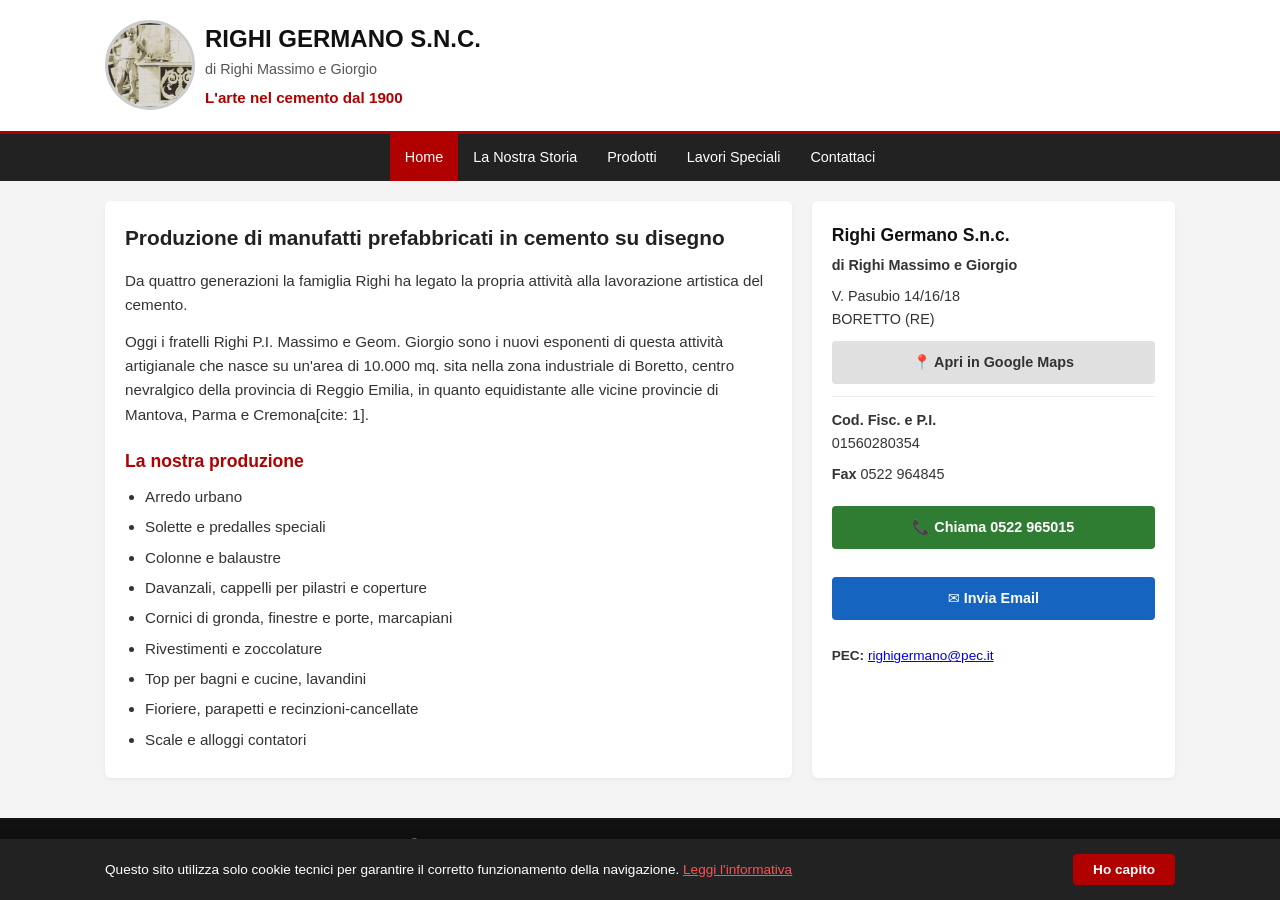
==== index.html @ 68961a4a "Enhance homepage SEO and contact UX Improve `index.html` with SEO-focused title and meta tags, add f" ====
<!DOCTYPE html>
<html lang="it">
<head>
    <meta charset="UTF-8">
    <meta name="viewport" content="width=device-width, initial-scale=1.0">
    <!-- Ottimizzazione SEO -->
    <title>Righi Germano S.n.c. | Prefabbricati e Manufatti in Cemento a Boretto (RE)</title>
    <meta name="description" content="Da quattro generazioni a Boretto (Reggio Emilia). Produzione artigianale di manufatti prefabbricati in cemento su disegno, arredo urbano, scale e lavori speciali.">
    <meta name="keywords" content="prefabbricati in cemento, manufatti cemento Boretto, Righi Germano, arredo urbano Reggio Emilia, cemento su disegno">
    
    <!-- Favicon (Logo aziendale) -->
    <link rel="icon" type="image/png" href="img/logo.png">
    
    <link rel="stylesheet" href="css/style.css">
</head>
<body>

    <!-- Intestazione del sito -->
    <header class="site-header">
        <div class="container header-flex">
            <div class="logo-area">
                <img src="img/bisnonno.jpeg" alt="Il fondatore - Righi Germano" class="founder-img">
                <div>
                    <h1>Righi Germano s.n.c.</h1>
                    <p class="subtitle">di Righi Massimo e Giorgio</p>
                    <p class="tagline">L'arte nel cemento dal 1900</p>
                </div>
            </div>
        </div>
    </header>

    <!-- Menu di navigazione -->
    <nav class="site-nav">
        <div class="container">
            <ul>
                <li><a href="#" class="active">Home</a></li>
                <li><a href="#">La Nostra Storia</a></li>
                <li><a href="#">Prodotti</a></li>
                <li><a href="#">Lavori Speciali</a></li>
                <li><a href="#">Contattaci</a></li>
            </ul>
        </div>
    </nav>

    <!-- Contenuto Principale -->
    <main class="container main-content">
        
        <!-- Sezione Centrale: Presentazione -->
        <section class="content-body">
            <h2>Produzione di manufatti prefabbricati in cemento su disegno</h2>
            <p>Da quattro generazioni la famiglia Righi ha legato la propria attività alla lavorazione artistica del cemento.</p>
            <p>Oggi i fratelli Righi P.I. Massimo e Geom. Giorgio sono i nuovi esponenti di questa attività artigianale che nasce su un'area di 10.000 mq. sita nella zona industriale di Boretto, centro nevralgico della provincia di Reggio Emilia, in quanto equidistante alle vicine provincie di Mantova, Parma e Cremona[cite: 1].</p>
            
            <h3>La nostra produzione</h3>
            <ul class="product-list">
                <li>Arredo urbano</li>
                <li>Solette e predalles speciali</li>
                <li>Colonne e balaustre</li>
                <li>Davanzali, cappelli per pilastri e coperture</li>
                <li>Cornici di gronda, finestre e porte, marcapiani</li>
                <li>Rivestimenti e zoccolature</li>
                <li>Top per bagni e cucine, lavandini</li>
                <li>Fioriere, parapetti e recinzioni-cancellate</li>
                <li>Scale e alloggi contatori</li>
            </ul>
        </section>

        <!-- Sezione Laterale / Contatti e Pulsanti Rapidi -->
        <aside class="sidebar">
            <div class="card info-card">
                <h3>Righi Germano S.n.c.</h3>
                <p><strong>di Righi Massimo e Giorgio</strong></p>
                <p>V. Pasubio 14/16/18<br>BORETTO (RE)</p>
                
                <!-- Pulsante Google Maps -->
                <a href="https://maps.app.goo.gl/W6F3cEfQGFLqUn2TA" target="_blank" class="btn btn-map">
                    📍 Apri in Google Maps
                </a>

                <hr>
                <p><strong>Cod. Fisc. e P.I.</strong><br>01560280354</p>
                <p><strong>Fax</strong> 0522 964845</p>
                
                <!-- Pulsanti di chiamata e invio email rapidi -->
                <div class="quick-actions">
                    <a href="tel:0522965015" class="btn btn-call">📞 Chiama 0522 965015</a>
                    <a href="mailto:info@righigermano.com" class="btn btn-email">✉️ Invia Email</a>
                </div>

                <p style="margin-top: 15px; font-size: 0.85rem;"><strong>PEC:</strong> <a href="mailto:righigermano@pec.it">righigermano@pec.it</a></p>
            </div>
        </aside>

    </main>

    <!-- Banner Informativa Cookie (Obbligatorio) -->
    <div id="cookie-banner" class="cookie-banner">
        <div class="container cookie-content">
            <p>Questo sito utilizza solo cookie tecnici per garantire il corretto funzionamento della navigazione. <a href="privacy.html" target="_blank">Leggi l'informativa</a></p>
            <button id="accept-cookies" class="btn-accept">Ho capito</button>
        </div>
    </div>

    <!-- Piè di pagina -->
    <footer class="site-footer">
        <div class="container">
            <p>&copy; 2026 Righi Germano S.n.c. - Tutti i diritti riservati | <a href="privacy.html" style="color: #aaa; text-decoration: underline;">Privacy & Cookie Policy</a></p>
        </div>
    </footer>

    <!-- Piccolo script per chiudere il banner cookie con un click -->
    <script>
        document.getElementById('accept-cookies').addEventListener('click', function() {
            document.getElementById('cookie-banner').style.display = 'none';
        });
    </script>

</body>
</html>
---- css/style.css ----
/* Stili Generali e Mobile-First */
* {
    box-sizing: border-box;
    margin: 0;
    padding: 0;
}

body {
    font-family: Arial, sans-serif, system-ui;
    color: #333;
    background-color: #f4f4f4;
    line-height: 1.6;
}

.container {
    width: 100%;
    max-width: 1100px;
    margin: 0 auto;
    padding: 0 15px;
}

/* Header */
.site-header {
    background-color: #ffffff;
    padding: 20px 0;
    border-bottom: 3px solid #b00000;
}

.header-flex {
    display: flex;
    flex-direction: column;
    align-items: center;
    text-align: center;
    gap: 15px;
}

.logo-area {
    display: flex;
    flex-direction: column;
    align-items: center;
    gap: 10px;
}

.founder-img {
    width: 90px;
    height: 90px;
    object-fit: cover;
    border-radius: 50%;
    border: 3px solid #ccc;
}

.site-header h1 {
    font-size: 1.5rem;
    color: #111;
    text-transform: uppercase;
}

.subtitle {
    font-size: 0.9rem;
    color: #555;
}

.tagline {
    font-size: 0.95rem;
    font-weight: bold;
    color: #b00000;
    margin-top: 5px;
}

/* Navigazione */
.site-nav {
    background-color: #222;
}

.site-nav ul {
    list-style: none;
    display: flex;
    flex-wrap: wrap;
    justify-content: center;
}

.site-nav li a {
    display: block;
    color: #fff;
    padding: 12px 15px;
    text-decoration: none;
    font-size: 0.9rem;
    transition: background 0.3s;
}

.site-nav li a:hover, .site-nav li a.active {
    background-color: #b00000;
}

/* Contenuto Principale */
.main-content {
    display: flex;
    flex-direction: column;
    gap: 20px;
    padding: 20px 15px;
}

.content-body, .sidebar {
    background: #ffffff;
    padding: 20px;
    border-radius: 6px;
    box-shadow: 0 2px 5px rgba(0,0,0,0.05);
}

.content-body h2 {
    font-size: 1.3rem;
    margin-bottom: 15px;
    color: #222;
}

.content-body h3 {
    font-size: 1.1rem;
    margin: 20px 0 10px 0;
    color: #b00000;
}

.content-body p {
    margin-bottom: 12px;
    font-size: 0.95rem;
}

.product-list {
    padding-left: 20px;
    font-size: 0.95rem;
}

.product-list li {
    margin-bottom: 6px;
}

/* Sidebar Contatti e Pulsanti */
.info-card h3 {
    font-size: 1.1rem;
    color: #111;
    margin-bottom: 5px;
}

.info-card p {
    font-size: 0.9rem;
    margin-bottom: 8px;
}

.info-card hr {
    border: none;
    border-top: 1px solid #eee;
    margin: 12px 0;
}

/* Stile Pulsanti Interattivi */
.btn {
    display: block;
    text-align: center;
    padding: 10px 15px;
    border-radius: 4px;
    text-decoration: none;
    font-weight: bold;
    font-size: 0.9rem;
    margin: 10px 0;
    transition: background 0.2s;
}

.btn-map {
    background-color: #e0e0e0;
    color: #333;
}

.btn-map:hover {
    background-color: #ccc;
}

.quick-actions {
    display: flex;
    flex-direction: column;
    gap: 8px;
    margin-top: 10px;
}

.btn-call {
    background-color: #2e7d32; /* Verde WhatsApp/Telefono */
    color: #fff;
}

.btn-call:hover {
    background-color: #1b5e20;
}

.btn-email {
    background-color: #1565c0; /* Blu istituzionale */
    color: #fff;
}

.btn-email:hover {
    background-color: #0d47a1;
}

/* Footer */
.site-footer {
    background-color: #111;
    color: #aaa;
    text-align: center;
    padding: 15px 0;
    font-size: 0.85rem;
    margin-top: 20px;
}

/* Adattamento per Tablet e PC */
@media (min-width: 768px) {
    .header-flex {
        flex-direction: row;
        justify-content: flex-start;
        text-align: left;
    }

    .logo-area {
        flex-direction: row;
    }

    .main-content {
        flex-direction: row;
    }

    .content-body {
        flex: 2;
    }

    .sidebar {
        flex: 1;
    }
}
/* Banner Cookie */
.cookie-banner {
    position: fixed;
    bottom: 0;
    left: 0;
    width: 100%;
    background-color: #222;
    color: #fff;
    padding: 15px 0;
    box-shadow: 0 -2px 10px rgba(0,0,0,0.2);
    z-index: 1000;
}

.cookie-content {
    display: flex;
    flex-direction: column;
    gap: 10px;
    align-items: center;
    text-align: center;
}

.cookie-content p {
    font-size: 0.85rem;
}

.cookie-content a {
    color: #ff5252;
    text-decoration: underline;
}

.btn-accept {
    background-color: #b00000;
    color: white;
    border: none;
    padding: 8px 20px;
    border-radius: 4px;
    font-weight: bold;
    cursor: pointer;
    font-size: 0.85rem;
}

.btn-accept:hover {
    background-color: #d32f2f;
}

@media (min-width: 768px) {
    .cookie-content {
        flex-direction: row;
        justify-content: space-between;
        text-align: left;
    }
}
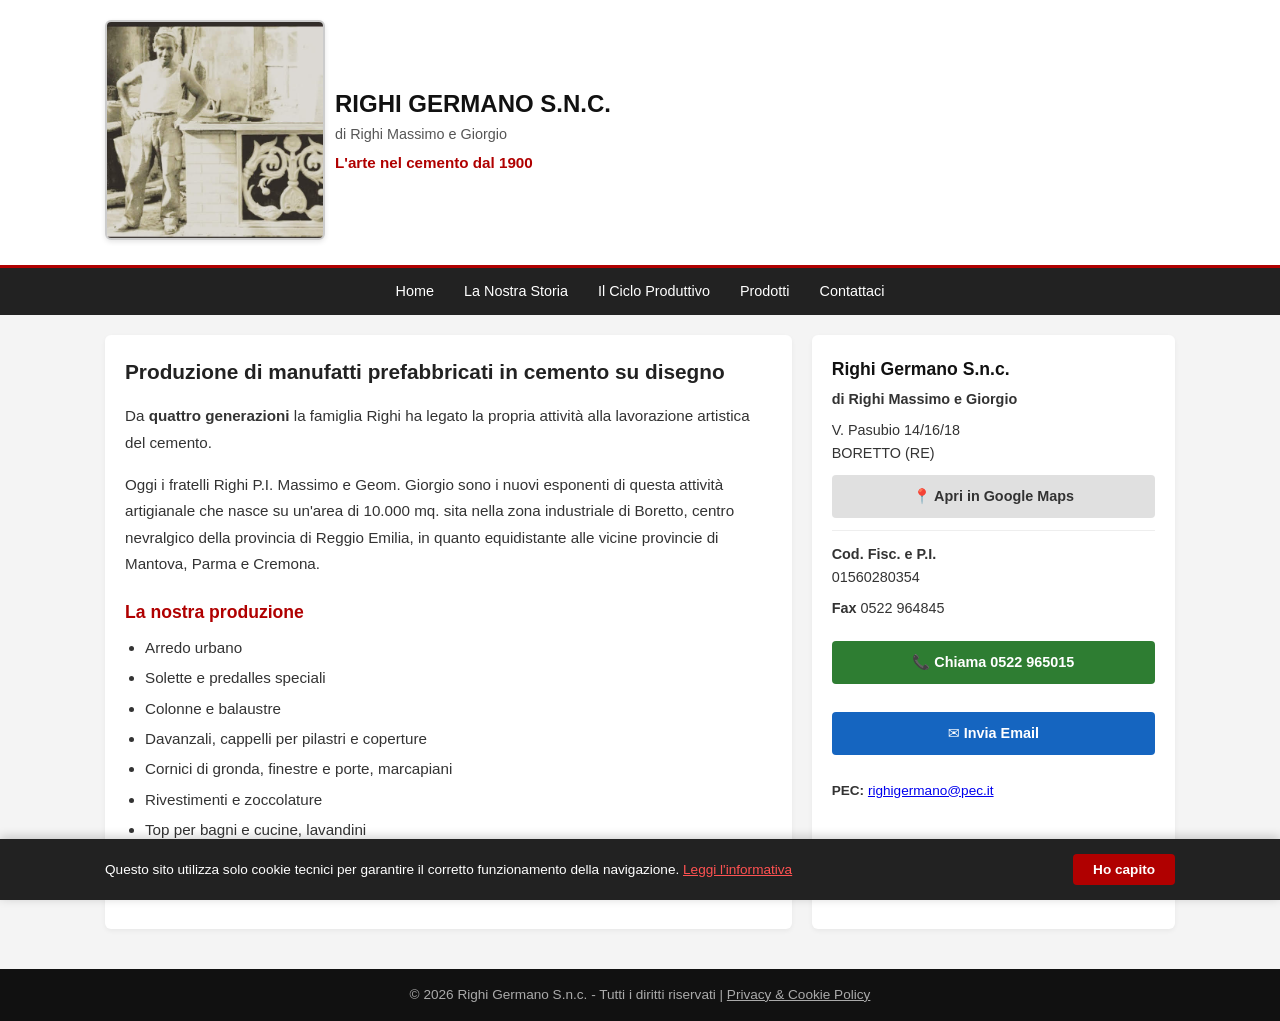
==== commit eacbd4d8: "Add production cycle page and shared UI scripts Introduces a new `ciclo-produttivo.html` page descri" ====
--- a/index.html
+++ b/index.html
@@ -29,27 +29,14 @@
         </div>
     </header>
 
-    <!-- Menu di navigazione -->
-    <nav class="site-nav">
-        <div class="container">
-            <ul>
-                <li><a href="#" class="active">Home</a></li>
-                <li><a href="#">La Nostra Storia</a></li>
-                <li><a href="#">Prodotti</a></li>
-                <li><a href="#">Lavori Speciali</a></li>
-                <li><a href="#">Contattaci</a></li>
-            </ul>
-        </div>
-    </nav>
-
     <!-- Contenuto Principale -->
     <main class="container main-content">
         
         <!-- Sezione Centrale: Presentazione -->
         <section class="content-body">
             <h2>Produzione di manufatti prefabbricati in cemento su disegno</h2>
-            <p>Da quattro generazioni la famiglia Righi ha legato la propria attività alla lavorazione artistica del cemento.</p>
-            <p>Oggi i fratelli Righi P.I. Massimo e Geom. Giorgio sono i nuovi esponenti di questa attività artigianale che nasce su un'area di 10.000 mq. sita nella zona industriale di Boretto, centro nevralgico della provincia di Reggio Emilia, in quanto equidistante alle vicine provincie di Mantova, Parma e Cremona[cite: 1].</p>
+            <p>Da <strong>quattro generazioni</strong> la famiglia Righi ha legato la propria attività alla lavorazione artistica del cemento.</p>
+            <p>Oggi i fratelli Righi P.I. Massimo e Geom. Giorgio sono i nuovi esponenti di questa attività artigianale che nasce su un'area di 10.000 mq. sita nella zona industriale di Boretto, centro nevralgico della provincia di Reggio Emilia, in quanto equidistante alle vicine provincie di Mantova, Parma e Cremona.</p>
             
             <h3>La nostra produzione</h3>
             <ul class="product-list">
@@ -65,48 +52,7 @@
             </ul>
         </section>
 
-        <!-- Sezione Laterale / Contatti e Pulsanti Rapidi -->
-        <aside class="sidebar">
-            <div class="card info-card">
-                <h3>Righi Germano S.n.c.</h3>
-                <p><strong>di Righi Massimo e Giorgio</strong></p>
-                <p>V. Pasubio 14/16/18<br>BORETTO (RE)</p>
-                
-                <!-- Pulsante Google Maps -->
-                <a href="https://maps.app.goo.gl/W6F3cEfQGFLqUn2TA" target="_blank" class="btn btn-map">
-                    📍 Apri in Google Maps
-                </a>
-
-                <hr>
-                <p><strong>Cod. Fisc. e P.I.</strong><br>01560280354</p>
-                <p><strong>Fax</strong> 0522 964845</p>
-                
-                <!-- Pulsanti di chiamata e invio email rapidi -->
-                <div class="quick-actions">
-                    <a href="tel:0522965015" class="btn btn-call">📞 Chiama 0522 965015</a>
-                    <a href="mailto:info@righigermano.com" class="btn btn-email">✉️ Invia Email</a>
-                </div>
-
-                <p style="margin-top: 15px; font-size: 0.85rem;"><strong>PEC:</strong> <a href="mailto:righigermano@pec.it">righigermano@pec.it</a></p>
-            </div>
-        </aside>
-
     </main>
-
-    <!-- Banner Informativa Cookie (Obbligatorio) -->
-    <div id="cookie-banner" class="cookie-banner">
-        <div class="container cookie-content">
-            <p>Questo sito utilizza solo cookie tecnici per garantire il corretto funzionamento della navigazione. <a href="privacy.html" target="_blank">Leggi l'informativa</a></p>
-            <button id="accept-cookies" class="btn-accept">Ho capito</button>
-        </div>
-    </div>
-
-    <!-- Piè di pagina -->
-    <footer class="site-footer">
-        <div class="container">
-            <p>&copy; 2026 Righi Germano S.n.c. - Tutti i diritti riservati | <a href="privacy.html" style="color: #aaa; text-decoration: underline;">Privacy & Cookie Policy</a></p>
-        </div>
-    </footer>
 
     <!-- Piccolo script per chiudere il banner cookie con un click -->
     <script>
@@ -114,6 +60,9 @@
             document.getElementById('cookie-banner').style.display = 'none';
         });
     </script>
+    <script src="js/menu.js"></script>
+    <script src="js/sidebar.js"></script>
+    <script src="js/footer.js"></script>
 
 </body>
 </html>
--- a/css/style.css
+++ b/css/style.css
@@ -41,12 +41,15 @@
     gap: 10px;
 }
 
+/* Stile per la foto del fondatore in formato rettangolare orizzontale */
 .founder-img {
-    width: 90px;
-    height: 90px;
+    width: 100%;
+    max-width: 220px;       /* Imposta la larghezza massima desiderata su PC */
+    height: auto;           /* Mantiene le proporzioni originali della foto */
     object-fit: cover;
-    border-radius: 50%;
-    border: 3px solid #ccc;
+    border-radius: 6px;     /* Angoli leggermente arrotondati, moderni */
+    border: 2px solid #ccc; /* Un bordo sottile ed elegante */
+    box-shadow: 0 2px 5px rgba(0,0,0,0.1);
 }
 
 .site-header h1 {
@@ -283,4 +286,100 @@
         justify-content: space-between;
         text-align: left;
     }
+}
+
+/* Stile per la foto storica all'interno della pagina Storia */
+.history-photo-box {
+    text-align: center;
+    margin: 25px 0;
+    padding: 10px;
+    background: #f9f9f9;
+    border-radius: 6px;
+    border: 1px solid #eee;
+}
+
+.history-img {
+    width: 100%;
+    max-width: 400px;
+    height: auto;
+    border-radius: 4px;
+    box-shadow: 0 3px 8px rgba(0,0,0,0.15);
+}
+
+.photo-caption {
+    font-size: 0.85rem;
+    color: #666;
+    margin-top: 8px;
+    font-style: italic;
+}
+
+/* --- AFFINAMENTI DI STILE --- */
+
+/* 1. Dà più respiro tra il logo in alto e il menu di navigazione */
+.site-header {
+    padding-bottom: 25px;
+}
+
+/* 2. Migliora la leggibilità del testo principale (interlinea più comoda) */
+.content-body p {
+    line-height: 1.75;
+    margin-bottom: 15px;
+}
+
+/* 3. Rende i pulsanti laterali più interattivi al tocco */
+.btn {
+    transform: translateY(0);
+    transition: transform 0.1s ease, background-color 0.2s ease;
+}
+
+.btn:active {
+    transform: scale(0.98); /* Effetto "pressione" del dito sullo smartphone */
+}
+
+/* 4. Sistema la spaziatura della didascalia sotto la foto storica */
+.photo-caption {
+    font-size: 0.85rem;
+    color: #555;
+    margin-top: 10px;
+    font-style: italic;
+    font-weight: 500;
+}
+
+/* Stili per la galleria del ciclo produttivo */
+.gallery-grid {
+    display: flex;
+    flex-direction: column;
+    gap: 20px;
+    margin: 20px 0;
+}
+
+.photo-card {
+    background: #f9f9f9;
+    padding: 10px;
+    border-radius: 6px;
+    border: 1px solid #eee;
+    text-align: center;
+}
+
+.prod-img {
+    width: 100%;
+    height: auto;
+    border-radius: 4px;
+    box-shadow: 0 2px 5px rgba(0,0,0,0.1);
+}
+
+.video-box {
+    margin-top: 15px;
+    border-radius: 6px;
+    overflow: hidden;
+    box-shadow: 0 2px 5px rgba(0,0,0,0.1);
+}
+
+/* Su PC le foto si mettono affiancate in griglia */
+@media (min-width: 768px) {
+    .gallery-grid {
+        display: grid;
+        grid-template-columns: repeat(2, 1fr);
+        gap: 15px;
+    }
 }
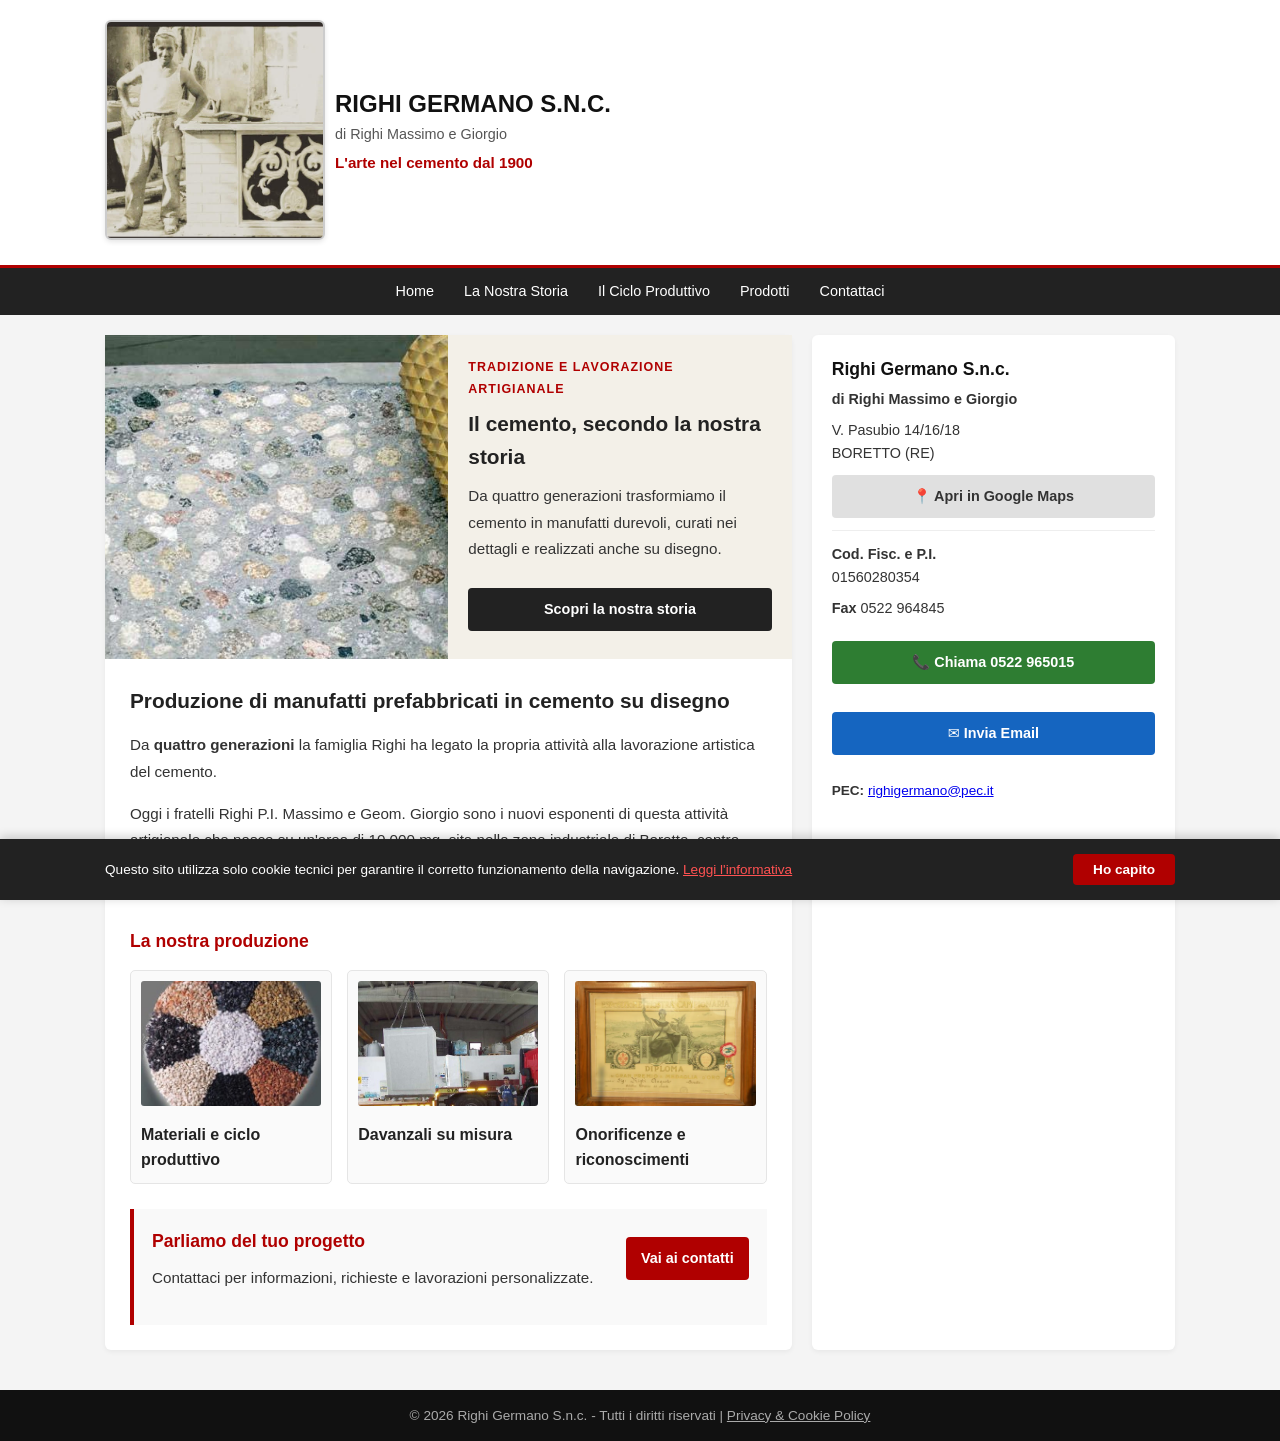
==== commit 020121dd: "Refresh branding and add product pages This commit introduces dedicated product and contact pages, u" ====
--- a/index.html
+++ b/index.html
@@ -8,8 +8,12 @@
     <meta name="description" content="Da quattro generazioni a Boretto (Reggio Emilia). Produzione artigianale di manufatti prefabbricati in cemento su disegno, arredo urbano, scale e lavori speciali.">
     <meta name="keywords" content="prefabbricati in cemento, manufatti cemento Boretto, Righi Germano, arredo urbano Reggio Emilia, cemento su disegno">
     
-    <!-- Favicon (Logo aziendale) -->
-    <link rel="icon" type="image/png" href="img/logo.png">
+    <!-- Favicon -->
+    <link rel="icon" type="image/png" href="loghi/favicon-96x96.png" sizes="96x96">
+    <link rel="icon" type="image/svg+xml" href="loghi/favicon.svg">
+    <link rel="shortcut icon" href="loghi/favicon.ico">
+    <link rel="apple-touch-icon" sizes="180x180" href="loghi/apple-touch-icon.png">
+    <link rel="manifest" href="loghi/site.webmanifest">
     
     <link rel="stylesheet" href="css/style.css">
 </head>
@@ -34,32 +38,51 @@
         
         <!-- Sezione Centrale: Presentazione -->
         <section class="content-body">
+            <div class="home-intro">
+                <div class="home-intro-image">
+                    <img src="img/ciclo-produttivo/finitura.jpg" alt="Finitura di un manufatto in cemento">
+                </div>
+                <div class="home-intro-copy">
+                    <p class="section-kicker">Tradizione e lavorazione artigianale</p>
+                    <h2>Il cemento, secondo la nostra storia</h2>
+                    <p>Da quattro generazioni trasformiamo il cemento in manufatti durevoli, curati nei dettagli e realizzati anche su disegno.</p>
+                    <a href="storia.html" class="btn btn-dark">Scopri la nostra storia</a>
+                </div>
+            </div>
+
+            <div class="home-copy">
             <h2>Produzione di manufatti prefabbricati in cemento su disegno</h2>
             <p>Da <strong>quattro generazioni</strong> la famiglia Righi ha legato la propria attività alla lavorazione artistica del cemento.</p>
             <p>Oggi i fratelli Righi P.I. Massimo e Geom. Giorgio sono i nuovi esponenti di questa attività artigianale che nasce su un'area di 10.000 mq. sita nella zona industriale di Boretto, centro nevralgico della provincia di Reggio Emilia, in quanto equidistante alle vicine provincie di Mantova, Parma e Cremona.</p>
-            
+
             <h3>La nostra produzione</h3>
-            <ul class="product-list">
-                <li>Arredo urbano</li>
-                <li>Solette e predalles speciali</li>
-                <li>Colonne e balaustre</li>
-                <li>Davanzali, cappelli per pilastri e coperture</li>
-                <li>Cornici di gronda, finestre e porte, marcapiani</li>
-                <li>Rivestimenti e zoccolature</li>
-                <li>Top per bagni e cucine, lavandini</li>
-                <li>Fioriere, parapetti e recinzioni-cancellate</li>
-                <li>Scale e alloggi contatori</li>
-            </ul>
+            <div class="home-links-grid">
+                <a href="ciclo-produttivo.html" class="home-link-card">
+                    <img src="img/ciclo-produttivo/graniglia.jpg" alt="Graniglia di marmo per manufatti in cemento">
+                    <span>Materiali e ciclo produttivo</span>
+                </a>
+                <a href="prodotti.html#davanzali" class="home-link-card">
+                    <img src="img/ciclo-produttivo/trasporto.jpg" alt="Trasporto di un manufatto in cemento">
+                    <span>Davanzali su misura</span>
+                </a>
+                <a href="storia.html#onoreficenze" class="home-link-card">
+                    <img src="img/onoreficenze/diploma-gran-premio.webp" alt="Diploma di Gran Premio e Medaglia d'Oro">
+                    <span>Onorificenze e riconoscimenti</span>
+                </a>
+            </div>
+
+            <div class="home-contact-strip">
+                <div>
+                    <h3>Parliamo del tuo progetto</h3>
+                    <p>Contattaci per informazioni, richieste e lavorazioni personalizzate.</p>
+                </div>
+                <a href="contatti.html" class="btn btn-red">Vai ai contatti</a>
+            </div>
+            </div>
         </section>
 
     </main>
 
-    <!-- Piccolo script per chiudere il banner cookie con un click -->
-    <script>
-        document.getElementById('accept-cookies').addEventListener('click', function() {
-            document.getElementById('cookie-banner').style.display = 'none';
-        });
-    </script>
     <script src="js/menu.js"></script>
     <script src="js/sidebar.js"></script>
     <script src="js/footer.js"></script>
--- a/css/style.css
+++ b/css/style.css
@@ -136,6 +136,195 @@
     margin-bottom: 6px;
 }
 
+.home-intro {
+    display: flex;
+    flex-direction: column;
+    overflow: hidden;
+    margin: -20px -20px 25px;
+    background: #f3f0e8;
+}
+
+.home-intro-image img {
+    display: block;
+    width: 100%;
+    height: 220px;
+    object-fit: cover;
+}
+
+.home-intro-copy {
+    padding: 22px 20px 18px;
+}
+
+.home-intro-copy h2 {
+    margin-bottom: 10px;
+}
+
+.section-kicker {
+    margin-bottom: 6px !important;
+    color: #b00000;
+    font-size: 0.78rem !important;
+    font-weight: bold;
+    letter-spacing: 0.08em;
+    text-transform: uppercase;
+}
+
+.btn-dark {
+    display: inline-block;
+    margin-top: 4px;
+    background: #222;
+    color: #fff;
+}
+
+.home-copy {
+    padding: 0 5px;
+}
+
+.home-links-grid {
+    display: grid;
+    grid-template-columns: 1fr;
+    gap: 15px;
+    margin: 15px 0 25px;
+}
+
+.home-link-card {
+    display: flex;
+    align-items: center;
+    gap: 14px;
+    min-height: 88px;
+    padding: 10px;
+    border: 1px solid #e5e5e5;
+    border-radius: 5px;
+    background: #fafafa;
+    color: #222;
+    text-decoration: none;
+    font-weight: bold;
+    transition: border-color 0.2s, transform 0.2s;
+}
+
+.home-link-card:hover {
+    border-color: #b00000;
+    transform: translateY(-2px);
+}
+
+.home-link-card img {
+    width: 92px;
+    height: 68px;
+    flex: 0 0 92px;
+    object-fit: cover;
+    border-radius: 3px;
+}
+
+.home-contact-strip {
+    display: flex;
+    flex-direction: column;
+    gap: 8px;
+    margin: 25px 0 5px;
+    padding: 18px;
+    border-left: 4px solid #b00000;
+    background: #f9f9f9;
+}
+
+.home-contact-strip h3 {
+    margin-top: 0;
+}
+
+.home-contact-strip p {
+    margin-bottom: 0;
+}
+
+.product-navigation {
+    display: flex;
+    flex-wrap: wrap;
+    gap: 8px;
+    margin: 0 0 25px;
+}
+
+.product-navigation a {
+    padding: 8px 12px;
+    border: 1px solid #ddd;
+    border-radius: 4px;
+    color: #333;
+    font-size: 0.9rem;
+    text-decoration: none;
+}
+
+.product-navigation a:hover {
+    border-color: #b00000;
+    color: #b00000;
+}
+
+.product-detail {
+    padding-top: 5px;
+    border-top: 3px solid #b00000;
+}
+
+.product-meta {
+    color: #666;
+    font-size: 0.85rem !important;
+    font-style: italic;
+}
+
+.product-detail h3 {
+    margin-top: 25px;
+}
+
+.product-detail-stairs {
+    margin-top: 35px;
+}
+
+.scale-before-after {
+    display: grid;
+    grid-template-columns: 1fr;
+    gap: 15px;
+    margin: 25px 0 30px;
+}
+
+.scale-feature-card {
+    margin: 0;
+    padding: 10px;
+    background: #f1f1f1;
+    border: 1px solid #e2e2e2;
+    border-radius: 6px;
+}
+
+.scale-feature-card img {
+    display: block;
+    width: 100%;
+    aspect-ratio: 4 / 3;
+    object-fit: cover;
+    border-radius: 4px;
+}
+
+.scale-feature-card figcaption {
+    padding: 12px 4px 2px;
+    color: #555;
+    font-size: 0.9rem;
+}
+
+.scale-feature-card figcaption span {
+    display: block;
+    margin-bottom: 3px;
+    color: #b00000;
+    font-size: 0.75rem;
+    font-weight: bold;
+    letter-spacing: 0.08em;
+    text-transform: uppercase;
+}
+
+.scale-gallery {
+    margin-top: 15px;
+}
+
+.btn-red {
+    align-self: flex-start;
+    background: #b00000;
+    color: #fff;
+}
+
+.btn-red:hover {
+    background: #8f0000;
+}
+
 /* Sidebar Contatti e Pulsanti */
 .info-card h3 {
     font-size: 1.1rem;
@@ -152,6 +341,22 @@
     border: none;
     border-top: 1px solid #eee;
     margin: 12px 0;
+}
+
+.contact-card {
+    margin: 25px 0;
+    padding: 20px;
+    background: #f9f9f9;
+    border-left: 4px solid #b00000;
+    border-radius: 4px;
+}
+
+.contact-card h3 {
+    margin-top: 0;
+}
+
+.contact-card p {
+    margin-bottom: 8px;
 }
 
 /* Stile Pulsanti Interattivi */
@@ -234,6 +439,51 @@
     .sidebar {
         flex: 1;
     }
+
+    .home-intro {
+        flex-direction: row;
+    }
+
+    .home-intro-image,
+    .home-intro-copy {
+        width: 50%;
+    }
+
+    .home-intro-image img {
+        height: 100%;
+        min-height: 245px;
+    }
+
+    .home-intro-copy {
+        display: flex;
+        flex-direction: column;
+        justify-content: center;
+    }
+
+    .home-links-grid {
+        grid-template-columns: repeat(3, 1fr);
+    }
+
+    .home-link-card {
+        display: block;
+    }
+
+    .home-link-card img {
+        width: 100%;
+        height: 125px;
+        margin-bottom: 8px;
+    }
+
+    .home-contact-strip {
+        flex-direction: row;
+        align-items: center;
+        justify-content: space-between;
+    }
+
+    .btn-red {
+        flex: 0 0 auto;
+        margin-left: 15px;
+    }
 }
 /* Banner Cookie */
 .cookie-banner {
@@ -313,6 +563,36 @@
     font-style: italic;
 }
 
+.honors-grid {
+    display: grid;
+    grid-template-columns: 1fr;
+    gap: 20px;
+    margin: 20px 0 25px;
+}
+
+.honor-card {
+    margin: 0;
+    padding: 10px;
+    background: #f9f9f9;
+    border: 1px solid #eee;
+    border-radius: 6px;
+    text-align: center;
+}
+
+.honor-card img {
+    display: block;
+    width: 100%;
+    height: auto;
+    border-radius: 4px;
+    box-shadow: 0 2px 5px rgba(0,0,0,0.1);
+}
+
+.honor-card figcaption {
+    padding: 10px 4px 2px;
+    color: #555;
+    font-size: 0.85rem;
+}
+
 /* --- AFFINAMENTI DI STILE --- */
 
 /* 1. Dà più respiro tra il logo in alto e il menu di navigazione */
@@ -382,4 +662,30 @@
         grid-template-columns: repeat(2, 1fr);
         gap: 15px;
     }
+
+    .product-gallery {
+        grid-template-columns: repeat(3, 1fr);
+    }
+
+    .scale-before-after {
+        grid-template-columns: repeat(2, 1fr);
+    }
+
+    .honors-grid {
+        grid-template-columns: repeat(2, 1fr);
+    }
+}
+
+/* Rimuove la didascalia solo nel lightbox/carousel, lasciando la caption normale sotto le foto */
+.glightbox-container .gdesc-inner,
+.glightbox-container .gslide-description,
+.glightbox-container .gslide-title {
+    display: none !important;
+    visibility: hidden !important;
+    opacity: 0 !important;
+    height: 0 !important;
+    overflow: hidden !important;
+    margin: 0 !important;
+    padding: 0 !important;
+    border: 0 !important;
 }
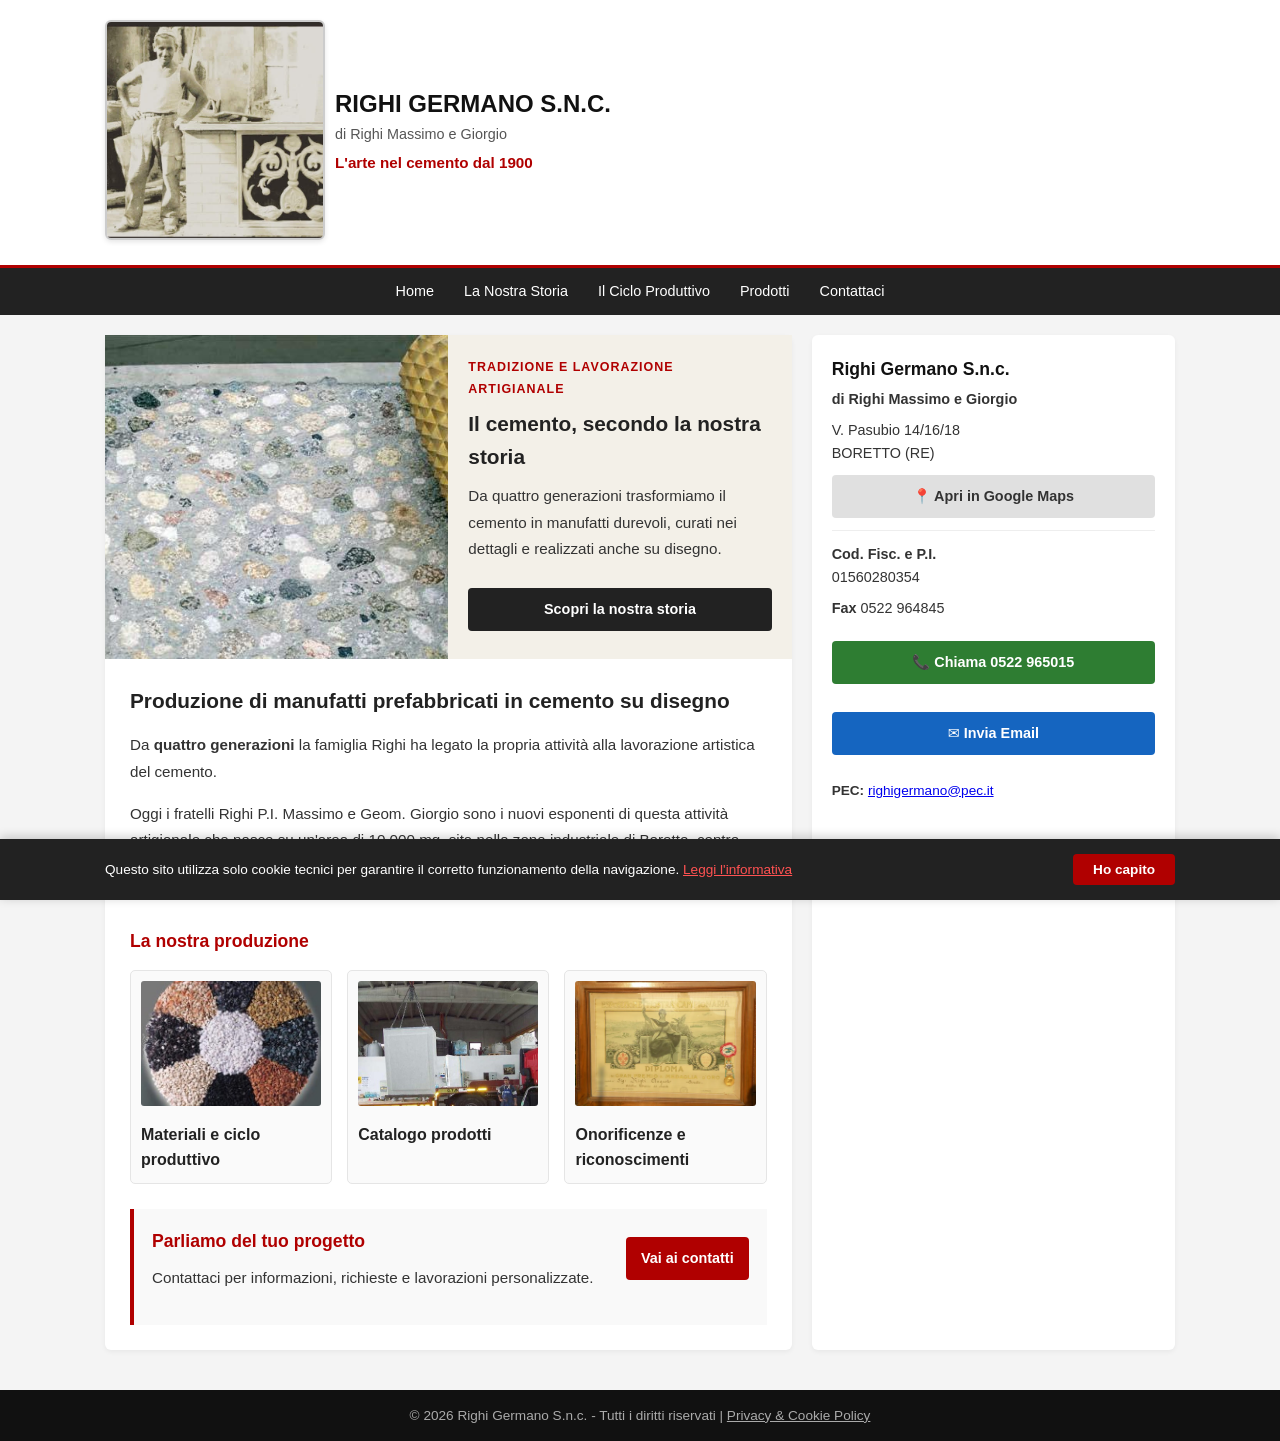
==== commit d88743cb: "Add product catalog and dedicated subpages Reworks the products area into a new `prodotti/` structur" ====
--- a/index.html
+++ b/index.html
@@ -61,9 +61,9 @@
                     <img src="img/ciclo-produttivo/graniglia.jpg" alt="Graniglia di marmo per manufatti in cemento">
                     <span>Materiali e ciclo produttivo</span>
                 </a>
-                <a href="prodotti.html#davanzali" class="home-link-card">
+                <a href="prodotti/catalogo.html" class="home-link-card">
                     <img src="img/ciclo-produttivo/trasporto.jpg" alt="Trasporto di un manufatto in cemento">
-                    <span>Davanzali su misura</span>
+                    <span>Catalogo prodotti</span>
                 </a>
                 <a href="storia.html#onoreficenze" class="home-link-card">
                     <img src="img/onoreficenze/diploma-gran-premio.webp" alt="Diploma di Gran Premio e Medaglia d'Oro">
--- a/css/style.css
+++ b/css/style.css
@@ -253,6 +253,50 @@
     color: #b00000;
 }
 
+.catalog-grid {
+    display: grid;
+    grid-template-columns: 1fr;
+    gap: 18px;
+    margin: 25px 0;
+}
+
+.catalog-card {
+    display: flex;
+    flex-direction: column;
+    overflow: hidden;
+    border: 1px solid #e2e2e2;
+    border-radius: 6px;
+    background: #fafafa;
+    color: #333;
+    text-decoration: none;
+    transition: transform 0.2s, border-color 0.2s;
+}
+
+.catalog-card:hover {
+    border-color: #b00000;
+    transform: translateY(-2px);
+}
+
+.catalog-card img {
+    width: 100%;
+    height: 190px;
+    object-fit: cover;
+}
+
+.catalog-card-content {
+    padding: 16px;
+}
+
+.catalog-card h3 {
+    margin: 0 0 7px;
+    color: #222;
+}
+
+.catalog-card p {
+    margin: 0;
+    font-size: 0.9rem;
+}
+
 .product-detail {
     padding-top: 5px;
     border-top: 3px solid #b00000;
@@ -641,6 +685,16 @@
     text-align: center;
 }
 
+.featured-gallery .photo-card {
+    padding: 14px;
+}
+
+.featured-gallery .prod-img {
+    min-height: 240px;
+    object-fit: contain;
+    background: #fff;
+}
+
 .prod-img {
     width: 100%;
     height: auto;
@@ -665,6 +719,19 @@
 
     .product-gallery {
         grid-template-columns: repeat(3, 1fr);
+    }
+
+    .featured-gallery {
+        grid-template-columns: repeat(2, minmax(0, 1fr));
+        gap: 24px;
+    }
+
+    .featured-gallery .prod-img {
+        min-height: 360px;
+    }
+
+    .catalog-grid {
+        grid-template-columns: repeat(2, 1fr);
     }
 
     .scale-before-after {
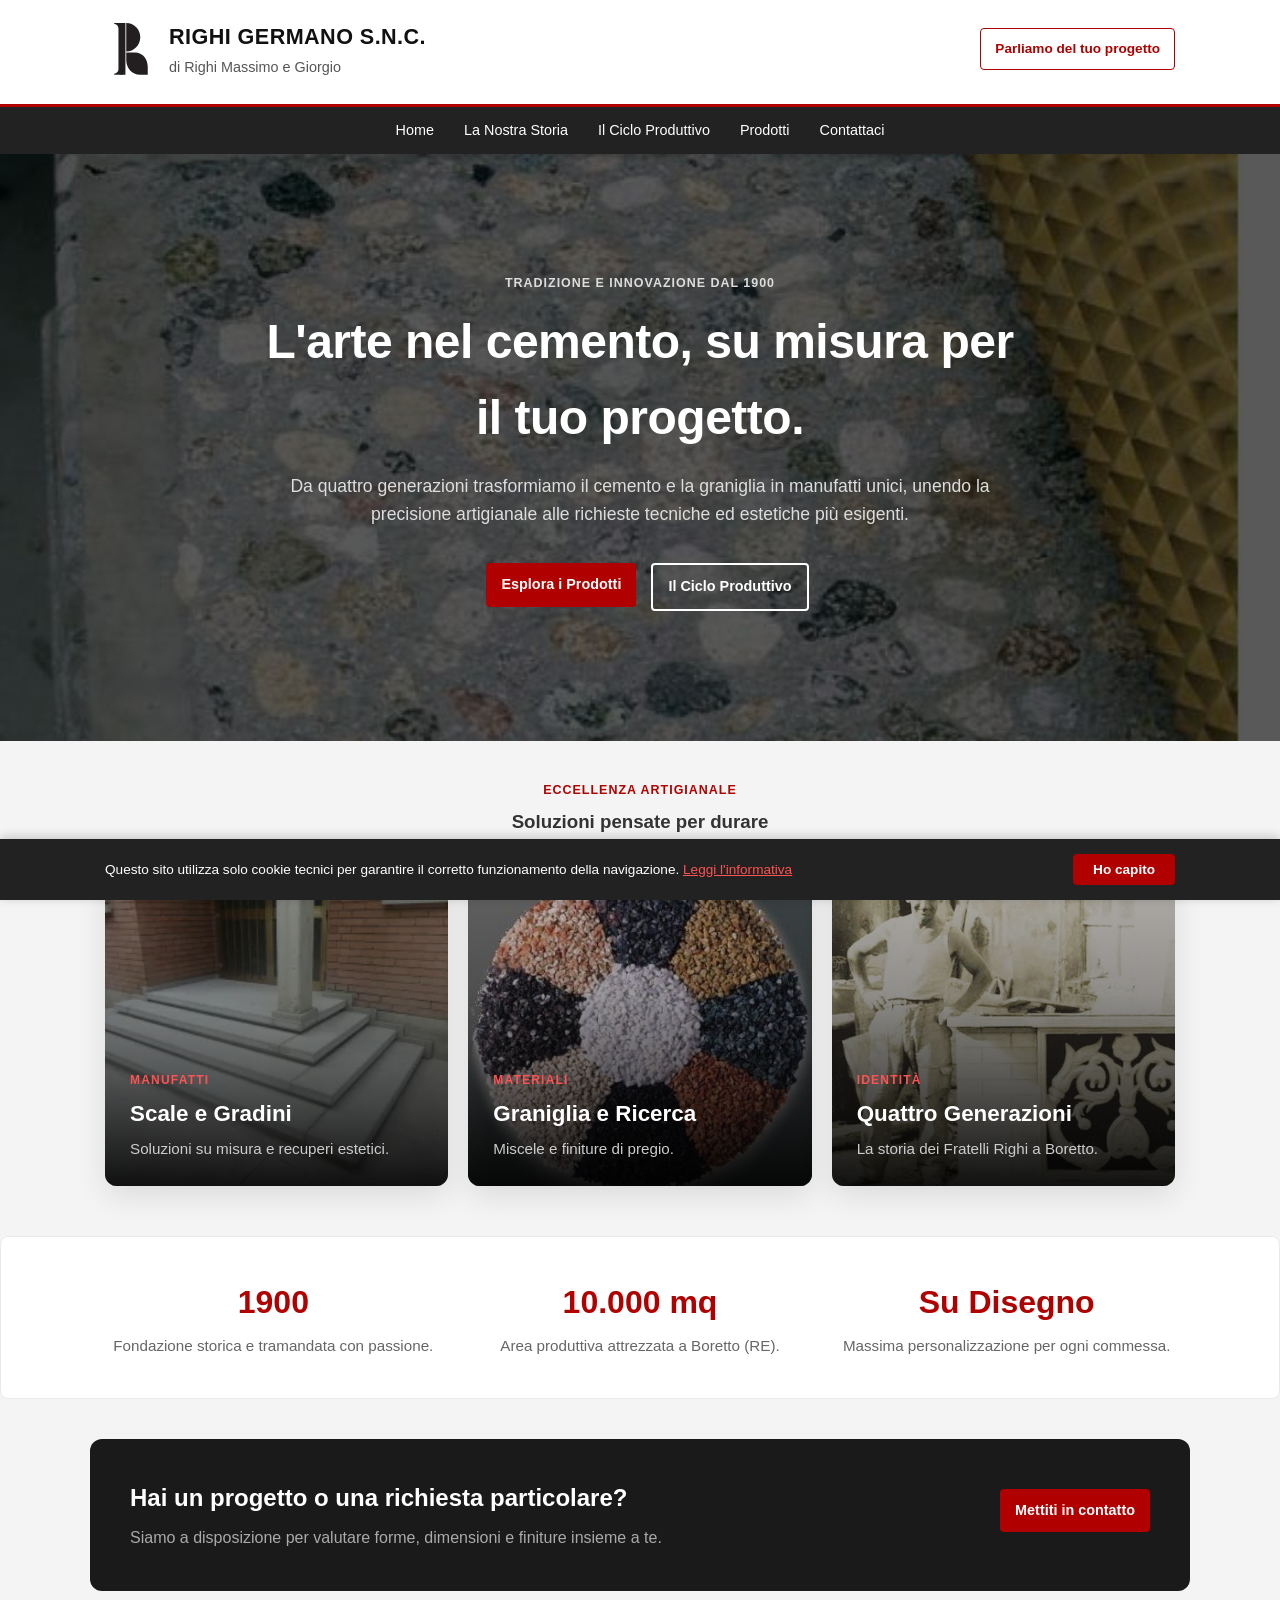
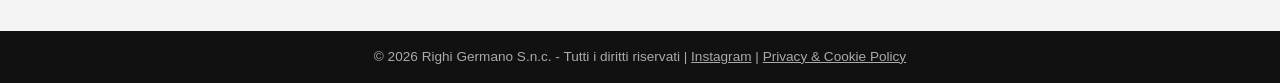
==== commit 389dfa39: "Add Instagram links across site pages Adds Instagram as a new contact channel in key UI areas: conta" ====
--- a/index.html
+++ b/index.html
@@ -6,18 +6,17 @@
     <!-- Ottimizzazione SEO -->
     <title>Righi Germano S.n.c. | Prefabbricati e Manufatti in Cemento a Boretto (RE)</title>
     <meta name="description" content="Da quattro generazioni a Boretto (Reggio Emilia). Produzione artigianale di manufatti prefabbricati in cemento su disegno, arredo urbano, scale e lavori speciali.">
-    <meta name="keywords" content="prefabbricati in cemento, manufatti cemento Boretto, Righi Germano, arredo urbano Reggio Emilia, cemento su disegno">
     
     <!-- Favicon -->
-    <link rel="icon" type="image/png" href="loghi/favicon-96x96.png" sizes="96x96">
-    <link rel="icon" type="image/svg+xml" href="loghi/favicon.svg">
-    <link rel="shortcut icon" href="loghi/favicon.ico">
-    <link rel="apple-touch-icon" sizes="180x180" href="loghi/apple-touch-icon.png">
-    <link rel="manifest" href="loghi/site.webmanifest">
+    <link rel="icon" type="image/png" href="img/loghi/favicon-96x96.png" sizes="96x96">
+    <link rel="icon" type="image/svg+xml" href="img/loghi/favicon.svg">
+    <link rel="shortcut icon" href="img/loghi/favicon.ico">
+    <link rel="apple-touch-icon" sizes="180x180" href="img/loghi/apple-touch-icon.png">
+    <link rel="manifest" href="img/loghi/site.webmanifest">
     
     <link rel="stylesheet" href="css/style.css">
 </head>
-<body>
+<body class="apple-style-home">
 
     <!-- Intestazione del sito -->
     <header class="site-header">
@@ -33,51 +32,87 @@
         </div>
     </header>
 
-    <!-- Contenuto Principale -->
-    <main class="container main-content">
+    <!-- Contenuto Principale con Flusso Verticale Immersivo -->
+    <main>
         
-        <!-- Sezione Centrale: Presentazione -->
-        <section class="content-body">
-            <div class="home-intro">
-                <div class="home-intro-image">
-                    <img src="img/ciclo-produttivo/finitura.jpg" alt="Finitura di un manufatto in cemento">
-                </div>
-                <div class="home-intro-copy">
-                    <p class="section-kicker">Tradizione e lavorazione artigianale</p>
-                    <h2>Il cemento, secondo la nostra storia</h2>
-                    <p>Da quattro generazioni trasformiamo il cemento in manufatti durevoli, curati nei dettagli e realizzati anche su disegno.</p>
-                    <a href="storia.html" class="btn btn-dark">Scopri la nostra storia</a>
+        <!-- 1. Sezione Hero / Impatto Iniziale -->
+        <section class="hero-section">
+            <div class="container hero-content">
+                <p class="section-kicker">Tradizione e Innovazione dal 1900</p>
+                <h2>L'arte nel cemento, su misura per il tuo progetto.</h2>
+                <p>Da quattro generazioni trasformiamo il cemento e la graniglia in manufatti unici, unendo la precisione artigianale alle richieste tecniche ed estetiche più esigenti.</p>
+                <div class="hero-actions">
+                    <a href="prodotti/catalogo.html" class="btn btn-red">Esplora i Prodotti</a>
+                    <a href="ciclo-produttivo.html" class="btn btn-outline">Il Ciclo Produttivo</a>
                 </div>
             </div>
+        </section>
 
-            <div class="home-copy">
-            <h2>Produzione di manufatti prefabbricati in cemento su disegno</h2>
-            <p>Da <strong>quattro generazioni</strong> la famiglia Righi ha legato la propria attività alla lavorazione artistica del cemento.</p>
-            <p>Oggi i fratelli Righi P.I. Massimo e Geom. Giorgio sono i nuovi esponenti di questa attività artigianale che nasce su un'area di 10.000 mq. sita nella zona industriale di Boretto, centro nevralgico della provincia di Reggio Emilia, in quanto equidistante alle vicine provincie di Mantova, Parma e Cremona.</p>
+        <!-- 2. Sezione Vetrina / Lavorazioni in Primo Piano -->
+        <section class="apple-showcase-section">
+            <div class="container">
+                <div class="section-title-center">
+                    <p class="section-kicker">Eccellenza artigianale</p>
+                    <h3>Soluzioni pensate per durare</h3>
+                </div>
+                
+                <div class="apple-grid">
+                    <a href="prodotti/scale.html" class="apple-card">
+                        <img src="img/catalogo/scale/gradini-dopo.webp" alt="Scale e gradini su misura">
+                        <div class="apple-card-info">
+                            <span class="apple-category">Manufatti</span>
+                            <h4>Scale e Gradini</h4>
+                            <p>Soluzioni su misura e recuperi estetici.</p>
+                        </div>
+                    </a>
+                    
+                    <a href="ciclo-produttivo.html" class="apple-card">
+                        <img src="img/ciclo-produttivo/graniglia.jpg" alt="Miscele di graniglia di marmo">
+                        <div class="apple-card-info">
+                            <span class="apple-category">Materiali</span>
+                            <h4>Graniglia e Ricerca</h4>
+                            <p>Miscele e finiture di pregio.</p>
+                        </div>
+                    </a>
 
-            <h3>La nostra produzione</h3>
-            <div class="home-links-grid">
-                <a href="ciclo-produttivo.html" class="home-link-card">
-                    <img src="img/ciclo-produttivo/graniglia.jpg" alt="Graniglia di marmo per manufatti in cemento">
-                    <span>Materiali e ciclo produttivo</span>
-                </a>
-                <a href="prodotti/catalogo.html" class="home-link-card">
-                    <img src="img/ciclo-produttivo/trasporto.jpg" alt="Trasporto di un manufatto in cemento">
-                    <span>Catalogo prodotti</span>
-                </a>
-                <a href="storia.html#onoreficenze" class="home-link-card">
-                    <img src="img/onoreficenze/diploma-gran-premio.webp" alt="Diploma di Gran Premio e Medaglia d'Oro">
-                    <span>Onorificenze e riconoscimenti</span>
-                </a>
+                    <a href="storia.html" class="apple-card">
+                        <img src="img/bisnonno.jpeg" alt="Reparto finitura e trattamenti">
+                        <div class="apple-card-info">
+                            <span class="apple-category">Identità</span>
+                            <h4>Quattro Generazioni</h4>
+                            <p>La storia dei Fratelli Righi a Boretto.</p>
+                        </div>
+                    </a>
+                </div>
             </div>
+        </section>
 
-            <div class="home-contact-strip">
+        <!-- 3. Sezione Territorio e Affidabilità (Fascia pulita) -->
+        <section class="apple-trust-section">
+            <div class="container trust-flex">
+                <div class="trust-item">
+                    <span class="trust-number">1900</span>
+                    <p>Fondazione storica e tramandata con passione.</p>
+                </div>
+                <div class="trust-item">
+                    <span class="trust-number">10.000 mq</span>
+                    <p>Area produttiva attrezzata a Boretto (RE).</p>
+                </div>
+                <div class="trust-item">
+                    <span class="trust-number">Su Disegno</span>
+                    <p>Massima personalizzazione per ogni commessa.</p>
+                </div>
+            </div>
+        </section>
+
+        <!-- 4. Sezione Contatto / Chiusura -->
+        <section class="apple-cta-section">
+            <div class="container cta-box">
                 <div>
-                    <h3>Parliamo del tuo progetto</h3>
-                    <p>Contattaci per informazioni, richieste e lavorazioni personalizzate.</p>
+                    <h3>Hai un progetto o una richiesta particolare?</h3>
+                    <p>Siamo a disposizione per valutare forme, dimensioni e finiture insieme a te.</p>
                 </div>
-                <a href="contatti.html" class="btn btn-red">Vai ai contatti</a>
-            </div>
+                <a href="contatti.html" class="btn btn-red">Mettiti in contatto</a>
             </div>
         </section>
 
--- a/css/style.css
+++ b/css/style.css
@@ -3,6 +3,11 @@
     box-sizing: border-box;
     margin: 0;
     padding: 0;
+}
+
+html, body {
+    overflow-x: hidden; /* Impedisce alla pagina di allargarsi oltre i bordi dello schermo */
+    width: 100%;
 }
 
 body {
@@ -157,6 +162,72 @@
 
 .home-intro-copy h2 {
     margin-bottom: 10px;
+}
+
+.home-showcase {
+    display: flex;
+    flex-direction: column;
+    gap: 3px;
+    margin: -20px -20px 28px;
+    overflow: hidden;
+    background: #222;
+}
+
+.showcase-panel {
+    position: relative;
+    display: flex;
+    min-height: 480px;
+    overflow: hidden;
+    color: #fff;
+    text-decoration: none;
+    scroll-margin-top: 20px;
+}
+
+.showcase-panel img {
+    position: absolute;
+    inset: 0;
+    width: 100%;
+    height: 100%;
+    object-fit: cover;
+    transition: transform 0.9s cubic-bezier(0.22, 1, 0.36, 1), filter 0.7s ease;
+}
+
+.showcase-panel:hover img,
+.showcase-panel:focus-visible img {
+    transform: scale(1.03);
+}
+
+.showcase-overlay {
+    position: absolute;
+    inset: 0;
+    background: linear-gradient(180deg, rgba(0,0,0,0.05) 25%, rgba(0,0,0,0.78) 100%);
+}
+
+.showcase-copy {
+    position: relative;
+    z-index: 1;
+    display: flex;
+    flex-direction: column;
+    justify-content: flex-end;
+    width: 100%;
+    padding: 28px 24px;
+}
+
+.showcase-copy .section-kicker {
+    margin-bottom: 8px !important;
+    color: #fff;
+    font-size: 0.7rem !important;
+}
+
+.showcase-copy strong {
+    font-size: clamp(1.35rem, 2.2vw, 2.1rem);
+    line-height: 1.1;
+}
+
+.showcase-copy > span:last-child {
+    margin-top: 8px;
+    color: rgba(255,255,255,0.82);
+    font-size: 0.9rem;
 }
 
 .section-kicker {
@@ -278,8 +349,10 @@
 }
 
 .catalog-card img {
+    display: block;
     width: 100%;
-    height: 190px;
+    aspect-ratio: 16 / 10;
+    height: auto;
     object-fit: cover;
 }
 
@@ -388,8 +461,8 @@
 }
 
 .contact-card {
-    margin: 25px 0;
-    padding: 20px;
+    margin: 25px 0 30px;
+    padding: 24px;
     background: #f9f9f9;
     border-left: 4px solid #b00000;
     border-radius: 4px;
@@ -401,6 +474,55 @@
 
 .contact-card p {
     margin-bottom: 8px;
+}
+
+.contact-address {
+    color: #555;
+    margin-top: 14px;
+}
+
+.contact-details {
+    margin: 20px 0;
+    padding: 16px 0;
+    border-top: 1px solid #e5e5e5;
+    border-bottom: 1px solid #e5e5e5;
+}
+
+.contact-details a {
+    color: #1565c0;
+    text-decoration: underline;
+}
+
+.contact-details p:first-child a {
+    color: #b00000;
+    font-weight: bold;
+    text-decoration: none;
+}
+
+.contact-actions {
+    margin-top: 20px;
+}
+
+.contact-context {
+    display: grid;
+    gap: 20px;
+    margin: 30px 0;
+    padding: 22px;
+    background: #f6f3ed;
+    border: 1px solid #e5e1d8;
+    border-radius: 6px;
+}
+
+.contact-context h3 {
+    margin-top: 0;
+}
+
+.contact-context p {
+    margin-bottom: 10px;
+}
+
+.contact-reference-title {
+    margin-top: 30px !important;
 }
 
 /* Stile Pulsanti Interattivi */
@@ -450,6 +572,15 @@
     background-color: #0d47a1;
 }
 
+.btn-instagram {
+    background-color: #7b2f68;
+    color: #fff;
+}
+
+.btn-instagram:hover {
+    background-color: #5e2450;
+}
+
 /* Footer */
 .site-footer {
     background-color: #111;
@@ -700,6 +831,12 @@
     height: auto;
     border-radius: 4px;
     box-shadow: 0 2px 5px rgba(0,0,0,0.1);
+}
+
+.special-single-gallery {
+    max-width: 560px;
+    margin-left: auto;
+    margin-right: auto;
 }
 
 .video-box {
@@ -755,4 +892,664 @@
     margin: 0 !important;
     padding: 0 !important;
     border: 0 !important;
+}
+
+@media (max-width: 767px) {
+    .site-nav ul {
+        flex-direction: column;
+        align-items: stretch;
+    }
+
+    .site-nav li a {
+        border-bottom: 1px solid #444;
+        padding: 11px 15px;
+        text-align: center;
+    }
+
+    .catalog-grid {
+        gap: 15px;
+    }
+
+    .catalog-card img {
+    width: 100%;
+    height: auto;
+    object-fit: cover;
+}
+
+    .catalog-card-content {
+        padding: 14px;
+    }
+
+    .home-contact-strip .btn-red {
+        width: 100%;
+    }
+
+    .home-showcase {
+        display: grid;
+        gap: 2px;
+    }
+
+    .showcase-panel {
+        min-height: 230px;
+    }
+
+    .showcase-copy {
+        padding: 22px 18px;
+    }
+}
+
+@media (min-width: 768px) {
+    .contact-actions {
+        display: grid;
+        grid-template-columns: repeat(3, 1fr);
+        gap: 12px;
+    }
+
+    .contact-actions .btn {
+        margin: 0;
+    }
+
+    .contact-context {
+        grid-template-columns: repeat(2, 1fr);
+        gap: 30px;
+    }
+
+    .contact-context > div + div {
+        padding-left: 30px;
+        border-left: 1px solid #e5e1d8;
+    }
+}
+
+@media (min-width: 768px) {
+    .main-content {
+        display: block;
+    }
+
+    .main-content .content-body {
+        width: 100%;
+    }
+
+    .main-content .sidebar {
+        display: none;
+    }
+
+    .home-page {
+        display: block;
+    }
+
+    .home-page .content-body {
+        width: 100%;
+    }
+
+    .home-page .sidebar {
+        display: none;
+    }
+}
+
+/* Effetto zoom fluido sulle immagini delle card */
+.catalog-card,
+.home-link-card {
+    overflow: hidden;
+}
+
+.catalog-card img,
+.home-link-card img {
+    transition: transform 0.5s cubic-bezier(0.25, 1, 0.5, 1);
+}
+
+.catalog-card:hover img,
+.home-link-card:hover img {
+    transform: scale(1.05);
+}
+
+.content-body,
+.sidebar,
+.catalog-card,
+.home-link-card {
+    box-shadow: 0 10px 25px -5px rgba(0, 0, 0, 0.05), 0 8px 10px -6px rgba(0, 0, 0, 0.03);
+    border: 1px solid rgba(0, 0, 0, 0.06);
+    transition: transform 0.3s ease, box-shadow 0.3s ease, border-color 0.3s ease;
+}
+
+.catalog-card:hover,
+.home-link-card:hover {
+    box-shadow: 0 20px 30px -10px rgba(176, 0, 0, 0.1), 0 10px 15px -5px rgba(0, 0, 0, 0.04);
+    border-color: rgba(176, 0, 0, 0.3);
+    transform: translateY(-4px);
+}
+
+html {
+    scroll-behavior: smooth;
+}
+
+/* Brand e navigazione responsive */
+.header-flex {
+    flex-direction: row;
+    justify-content: space-between;
+    text-align: left;
+    gap: 20px;
+}
+
+.site-brand {
+    display: flex;
+    align-items: center;
+    gap: 12px;
+    color: inherit;
+    text-decoration: none;
+}
+
+.brand-mark {
+    width: 52px;
+    height: 52px;
+    object-fit: contain;
+}
+
+.brand-copy {
+    display: flex;
+    flex-direction: column;
+    gap: 1px;
+}
+
+.brand-name {
+    color: #111;
+    font-size: 1.35rem;
+    font-weight: 700;
+    letter-spacing: 0.02em;
+    text-transform: uppercase;
+}
+
+.header-cta {
+    display: inline-block;
+    padding: 9px 14px;
+    border: 1px solid #b00000;
+    border-radius: 4px;
+    color: #b00000;
+    font-size: 0.85rem;
+    font-weight: bold;
+    text-decoration: none;
+    transition: background-color 0.2s, color 0.2s;
+}
+
+.header-cta:hover {
+    background-color: #b00000;
+    color: #fff;
+}
+
+.menu-toggle {
+    display: none;
+}
+
+.home-intro-actions {
+    display: flex;
+    flex-wrap: wrap;
+    gap: 10px;
+    align-items: center;
+}
+
+.home-intro-actions .btn {
+    margin: 4px 0 0;
+}
+
+.trust-strip {
+    display: grid;
+    grid-template-columns: repeat(3, 1fr);
+    gap: 12px;
+    margin: 0 0 28px;
+    padding: 16px 0;
+    border-top: 1px solid #e5e1d8;
+    border-bottom: 1px solid #e5e1d8;
+}
+
+.trust-strip div {
+    display: flex;
+    flex-direction: column;
+    gap: 2px;
+    padding: 0 12px;
+    border-right: 1px solid #e5e1d8;
+}
+
+.trust-strip div:last-child {
+    border-right: 0;
+}
+
+.trust-strip strong {
+    color: #222;
+    font-size: 0.95rem;
+}
+
+.trust-strip span {
+    color: #666;
+    font-size: 0.8rem;
+}
+
+@media (max-width: 767px) {
+    .header-flex {
+        flex-direction: row;
+        align-items: center;
+    }
+
+    .brand-mark {
+        width: 42px;
+        height: 42px;
+    }
+
+    .brand-name {
+        font-size: 1rem;
+    }
+
+    .subtitle {
+        font-size: 0.75rem;
+    }
+
+    .header-cta {
+        display: none;
+    }
+
+    .site-nav .container {
+        padding: 0;
+    }
+
+    .menu-toggle {
+        display: flex;
+        width: 100%;
+        align-items: center;
+        justify-content: space-between;
+        padding: 12px 15px;
+        border: 0;
+        background: transparent;
+        color: #fff;
+        font: inherit;
+        font-weight: bold;
+        cursor: pointer;
+    }
+
+    .menu-toggle-icon {
+        font-size: 1.25rem;
+        line-height: 1;
+    }
+
+    .site-nav ul {
+        display: none;
+    }
+
+    .site-nav ul.is-open {
+        display: flex;
+    }
+
+    .trust-strip {
+        grid-template-columns: 1fr;
+        gap: 10px;
+    }
+
+    .trust-strip div {
+        padding: 0;
+        border-right: 0;
+    }
+}
+
+
+/* --- STILE APPLE HOME IMMERSIVA --- */
+
+/* --- HERO SECTION A PIENA LARGHEZZA SENZA SCROLL ORIZZONTALE --- */
+.hero-section {
+    background: linear-gradient(rgba(0,0,0,0.65), rgba(0,0,0,0.65)), url('../img/ciclo-produttivo/finitura.jpg') no-repeat center center/cover;
+    color: #fff;
+    text-align: center;
+    padding: 100px 20px;
+    margin-top: 0;
+    margin-bottom: 40px;
+    width: 100%;
+    box-sizing: border-box;
+    border-radius: 0;
+}
+
+.hero-content {
+    max-width: 800px;
+    margin: 0 auto;
+}
+
+.hero-section h2 {
+    font-size: 2.2rem;
+    margin: 10px 0 15px;
+    color: #fff;
+    letter-spacing: -0.5px;
+}
+
+.hero-section p {
+    font-size: 1.1rem;
+    color: #ddd;
+    margin-bottom: 25px;
+    line-height: 1.6;
+}
+
+.hero-actions {
+    display: flex;
+    justify-content: center;
+    gap: 15px;
+    flex-wrap: wrap;
+}
+
+.btn-outline {
+    background: transparent;
+    color: #fff;
+    border: 2px solid #fff;
+}
+
+.btn-outline:hover {
+    background: #fff;
+    color: #111;
+}
+
+/* Griglia Showcase */
+.section-title-center {
+    text-align: center;
+    margin-bottom: 30px;
+}
+
+.apple-grid {
+    display: grid;
+    grid-template-columns: 1fr;
+    gap: 20px;
+    margin-bottom: 50px;
+}
+
+.apple-card {
+    position: relative;
+    border-radius: 12px;
+    overflow: hidden;
+    background: #111;
+    color: #fff;
+    text-decoration: none;
+    min-height: 320px;
+    display: flex;
+    flex-direction: column;
+    justify-content: flex-end;
+    box-shadow: 0 10px 30px rgba(0,0,0,0.1);
+    transition: transform 0.4s cubic-bezier(0.25, 1, 0.5, 1);
+}
+
+.apple-card:hover {
+    transform: translateY(-6px);
+}
+
+.apple-card img {
+    position: absolute;
+    top: 0;
+    left: 0;
+    width: 100%;
+    height: 100%;
+    object-fit: cover;
+    opacity: 0.8;
+    transition: transform 0.6s ease;
+}
+
+.apple-card:hover img {
+    transform: scale(1.05);
+}
+
+.apple-card::after {
+    content: '';
+    position: absolute;
+    inset: 0;
+    background: linear-gradient(to top, rgba(0,0,0,0.9) 0%, rgba(0,0,0,0.2) 60%, transparent 100%);
+}
+
+.apple-card-info {
+    position: relative;
+    z-index: 2;
+    padding: 25px;
+}
+
+.apple-category {
+    font-size: 0.75rem;
+    text-transform: uppercase;
+    letter-spacing: 0.1em;
+    color: #ff5252;
+    font-weight: bold;
+}
+
+.apple-card-info h4 {
+    font-size: 1.4rem;
+    margin: 5px 0;
+    color: #fff;
+}
+
+.apple-card-info p {
+    font-size: 0.95rem;
+    color: #ccc;
+    margin: 0;
+}
+
+/* Fascia Trust / Valori */
+.apple-trust-section {
+    background: #ffffff;
+    padding: 40px 20px;
+    border-radius: 8px;
+    margin-bottom: 40px;
+    border: 1px solid #eaeaea;
+}
+
+.trust-flex {
+    display: grid;
+    grid-template-columns: 1fr;
+    gap: 30px;
+    text-align: center;
+}
+
+.trust-number {
+    font-size: 2rem;
+    font-weight: bold;
+    color: #b00000;
+    display: block;
+    margin-bottom: 5px;
+}
+
+.trust-item p {
+    font-size: 0.95rem;
+    color: #666;
+    margin: 0;
+}
+
+/* Box CTA Finale */
+.apple-cta-section {
+    margin-bottom: 40px;
+}
+
+.cta-box {
+    background: #1a1a1a;
+    color: #fff;
+    padding: 40px;
+    border-radius: 12px;
+    display: flex;
+    flex-direction: column;
+    gap: 20px;
+    align-items: center;
+    text-align: center;
+}
+
+.cta-box h3 {
+    color: #fff;
+    margin-bottom: 8px;
+    font-size: 1.5rem;
+}
+
+.cta-box p {
+    color: #aaa;
+    margin: 0;
+}
+
+/* Adattamento Desktop (Tablet e PC) */
+@media (min-width: 768px) {
+    .hero-section {
+        padding: 120px 40px;
+    }
+
+    .hero-section h2 {
+        font-size: 3rem;
+    }
+
+    .apple-grid {
+        grid-template-columns: repeat(3, 1fr);
+    }
+
+    .trust-flex {
+        grid-template-columns: repeat(3, 1fr);
+    }
+
+    .cta-box {
+        flex-direction: row;
+        justify-content: space-between;
+        text-align: left;
+    }
+}
+
+@media (min-width: 768px) {
+    .contact-actions {
+        display: grid;
+        grid-template-columns: repeat(3, 1fr);
+        gap: 12px;
+    }
+
+    .contact-actions .btn {
+        margin: 0;
+    }
+
+    .contact-context {
+        grid-template-columns: repeat(2, 1fr);
+        gap: 30px;
+    }
+
+    .contact-context > div + div {
+        padding-left: 30px;
+        border-left: 1px solid #e5e1d8;
+    }
+}
+
+/* --- PAGINA CONTATTI STILE MODERNO --- */
+.page-contact {
+    padding: 40px 15px 60px;
+}
+
+.contact-header {
+    text-align: center;
+    max-width: 720px;
+    margin: 0 auto 35px;
+}
+
+.contact-header h1 {
+    font-size: clamp(1.8rem, 3vw, 2.5rem);
+    color: #111;
+    margin: 8px 0 14px;
+    letter-spacing: -0.02em;
+}
+
+.contact-lead {
+    font-size: 1.05rem;
+    color: #555;
+    line-height: 1.6;
+}
+
+.contact-main-panel {
+    background: #ffffff;
+    border-radius: 12px;
+    border: 1px solid rgba(0, 0, 0, 0.07);
+    box-shadow: 0 15px 35px -5px rgba(0, 0, 0, 0.05);
+    padding: 30px 24px;
+    display: grid;
+    grid-template-columns: 1fr;
+    gap: 30px;
+    margin-bottom: 25px;
+}
+
+.contact-info-block h2 {
+    font-size: 1.4rem;
+    color: #111;
+    margin-bottom: 2px;
+}
+
+.contact-location {
+    color: #666;
+    margin: 10px 0 20px;
+    font-size: 0.95rem;
+}
+
+.contact-meta-list {
+    display: grid;
+    grid-template-columns: 1fr;
+    gap: 12px;
+    border-top: 1px solid #eee;
+    padding-top: 18px;
+}
+
+.contact-meta-list div {
+    display: flex;
+    justify-content: space-between;
+    font-size: 0.92rem;
+}
+
+.contact-meta-list span:first-child {
+    color: #777;
+}
+
+.contact-meta-list a {
+    color: #222;
+    text-decoration: none;
+    font-weight: 500;
+}
+
+.contact-meta-list .contact-highlight {
+    color: #b00000;
+    font-weight: 700;
+}
+
+.contact-actions-block {
+    display: flex;
+    flex-direction: column;
+    gap: 10px;
+    justify-content: center;
+}
+
+.contact-actions-block .btn {
+    margin: 0;
+    padding: 12px 18px;
+    border-radius: 6px;
+    font-size: 0.95rem;
+}
+
+.contact-bottom-grid {
+    display: grid;
+    grid-template-columns: 1fr;
+    gap: 20px;
+}
+
+.contact-bottom-card {
+    background: #fafafa;
+    border: 1px solid #eaeaea;
+    border-radius: 8px;
+    padding: 24px;
+}
+
+.contact-bottom-card h3 {
+    font-size: 1.1rem;
+    color: #111;
+    margin-bottom: 10px;
+}
+
+.contact-bottom-card p {
+    font-size: 0.92rem;
+    color: #555;
+    line-height: 1.6;
+    margin-bottom: 6px;
+}
+
+@media (min-width: 768px) {
+    .contact-main-panel {
+        grid-template-columns: 1.2fr 1fr;
+        padding: 40px 35px;
+        align-items: center;
+    }
+
+    .contact-bottom-grid {
+        grid-template-columns: 1fr 1fr;
+    }
 }
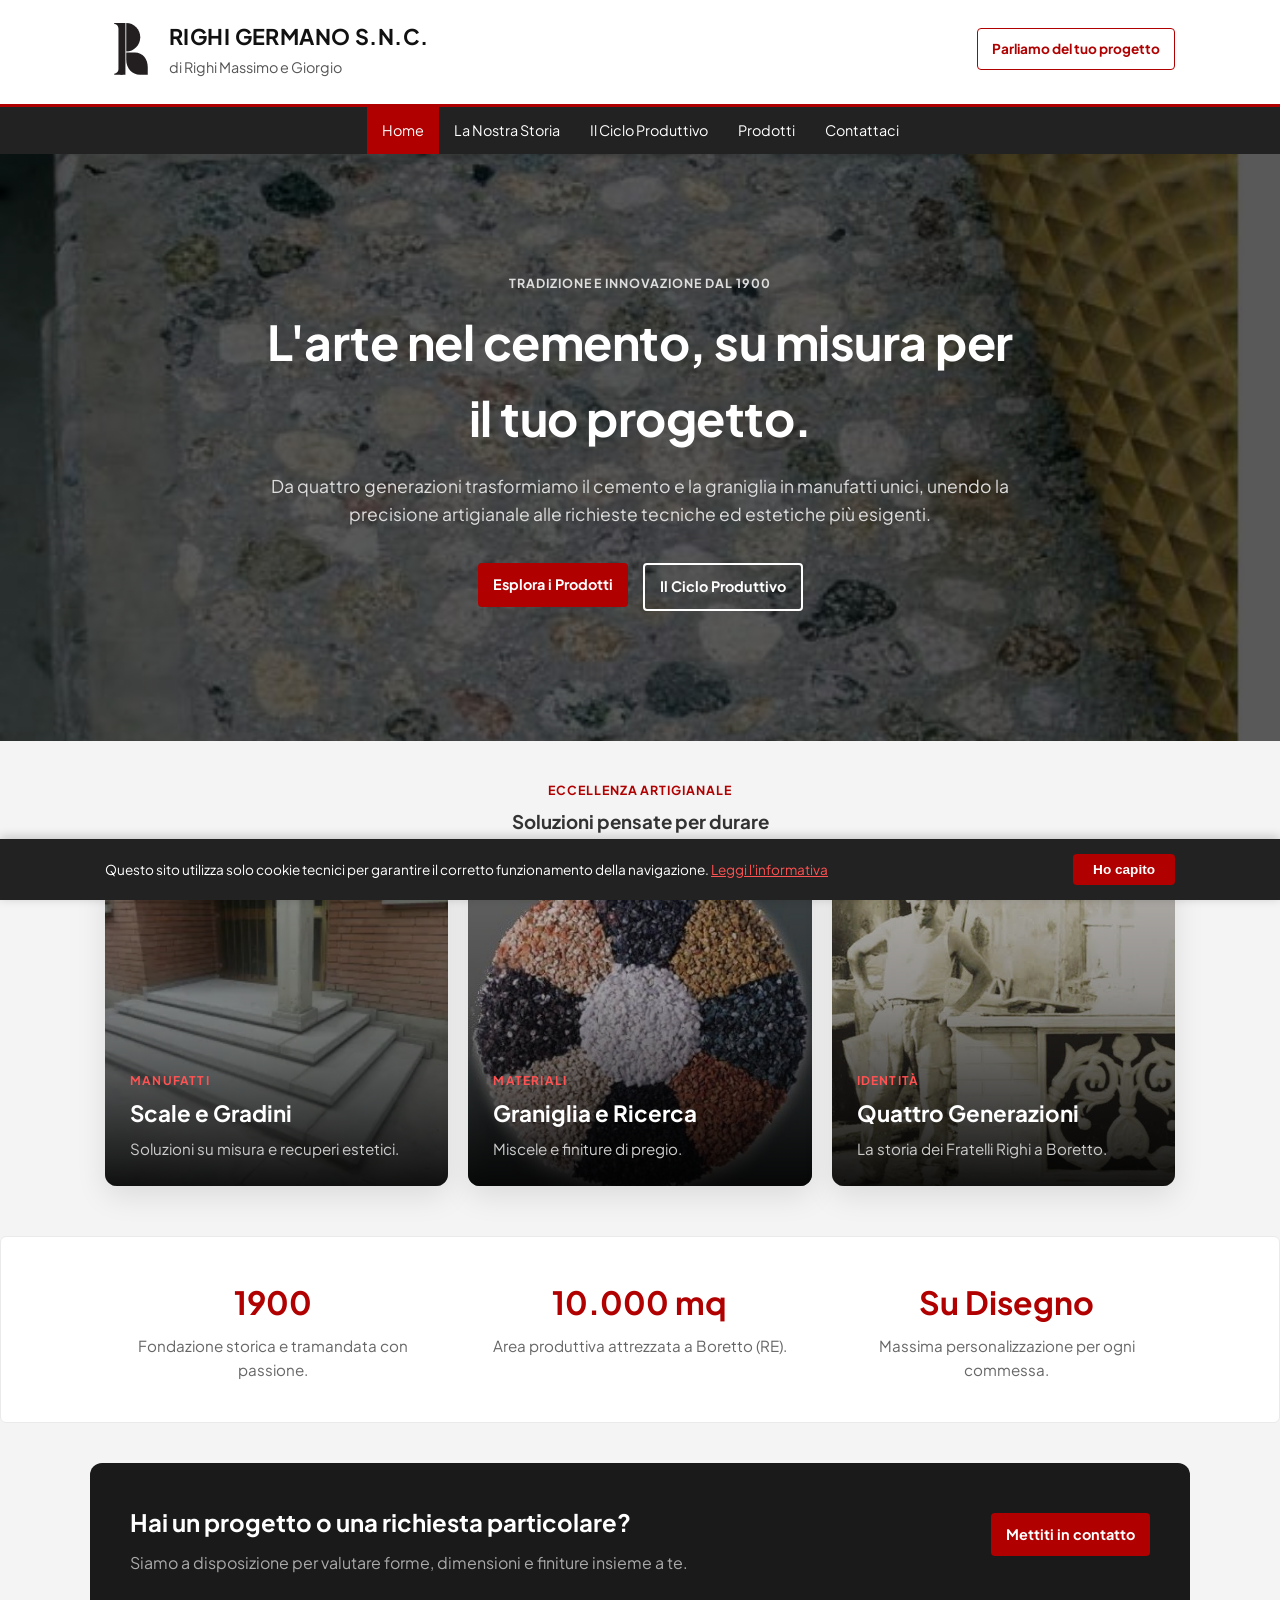
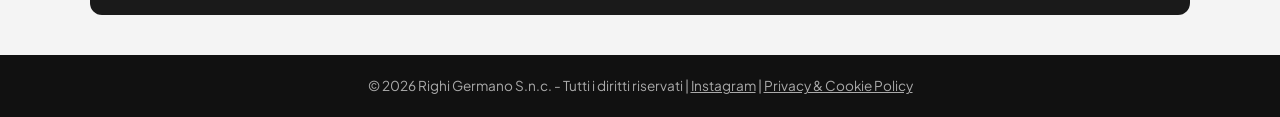
==== commit 5c15d8e5: "Improve SEO metadata and unify site header Adds Open Graph metadata and Google Fonts preconnect acro" ====
--- a/index.html
+++ b/index.html
@@ -8,11 +8,76 @@
     <meta name="description" content="Da quattro generazioni a Boretto (Reggio Emilia). Produzione artigianale di manufatti prefabbricati in cemento su disegno, arredo urbano, scale e lavori speciali.">
     
     <!-- Favicon -->
-    <link rel="icon" type="image/png" href="img/loghi/favicon-96x96.png" sizes="96x96">
-    <link rel="icon" type="image/svg+xml" href="img/loghi/favicon.svg">
-    <link rel="shortcut icon" href="img/loghi/favicon.ico">
-    <link rel="apple-touch-icon" sizes="180x180" href="img/loghi/apple-touch-icon.png">
-    <link rel="manifest" href="img/loghi/site.webmanifest">
+    <link rel="icon" type="image/png" href="loghi/favicon-96x96.png" sizes="96x96">
+    <link rel="icon" type="image/svg+xml" href="loghi/favicon.svg">
+    <link rel="shortcut icon" href="loghi/favicon.ico">
+    <link rel="apple-touch-icon" sizes="180x180" href="loghi/apple-touch-icon.png">
+    <link rel="manifest" href="loghi/site.webmanifest">
+    
+    <!-- Preconnect Google Fonts per massima velocità -->
+    <link rel="preconnect" href="https://fonts.googleapis.com">
+    <link rel="preconnect" href="https://fonts.gstatic.com" crossorigin>
+
+    <!-- Open Graph / Meta Social -->
+    <meta property="og:site_name" content="Righi Germano S.n.c.">
+    <meta property="og:type" content="website">
+    <meta property="og:locale" content="it_IT">
+    <meta property="og:title" content="Righi Germano S.n.c. | Prefabbricati e Manufatti in Cemento a Boretto (RE)">
+    <meta property="og:description" content="Da quattro generazioni a Boretto (Reggio Emilia). Produzione artigianale di manufatti prefabbricati in cemento su disegno, arredo urbano, scale e lavori speciali.">
+    <meta property="og:image" content="https://www.righigermano.com/img/ciclo-produttivo/finitura.jpg">
+
+    <!-- Dati Strutturati Schema.org JSON-LD -->
+    <script type="application/ld+json">
+    {
+      "@context": "https://schema.org",
+      "@type": ["LocalBusiness", "Manufacturer"],
+      "@id": "https://www.righigermano.com/#organization",
+      "name": "Righi Germano S.n.c.",
+      "legalName": "Righi Germano S.n.c. di Righi Massimo e Giorgio",
+      "alternateName": "Fratelli Righi Cementisti",
+      "description": "Da quattro generazioni a Boretto (Reggio Emilia). Produzione artigianale di manufatti prefabbricati in cemento su disegno, arredo urbano, scale e lavori speciali.",
+      "url": "https://www.righigermano.com",
+      "logo": "https://www.righigermano.com/loghi/Righi-02_cropped-_cropped_-_pdfresizer.com_.svg",
+      "image": "https://www.righigermano.com/img/ciclo-produttivo/finitura.jpg",
+      "telephone": "+390522965015",
+      "faxNumber": "+390522964845",
+      "email": "info@righigermano.com",
+      "foundingDate": "1900",
+      "address": {
+        "@type": "PostalAddress",
+        "streetAddress": "Via Pasubio 14/16/18",
+        "addressLocality": "Boretto",
+        "addressRegion": "RE",
+        "postalCode": "42022",
+        "addressCountry": "IT"
+      },
+      "geo": {
+        "@type": "GeoCoordinates",
+        "latitude": 44.9038,
+        "longitude": 10.5512
+      },
+      "hasMap": "https://maps.app.goo.gl/W6F3cEfQGFLqUn2TA",
+      "vatID": "IT01560280354",
+      "taxID": "01560280354",
+      "sameAs": [
+        "https://www.instagram.com/righigermanosnc_cementisti/"
+      ],
+      "openingHoursSpecification": [
+        {
+          "@type": "OpeningHoursSpecification",
+          "dayOfWeek": ["Monday", "Tuesday", "Wednesday", "Thursday", "Friday"],
+          "opens": "08:00",
+          "closes": "12:00"
+        },
+        {
+          "@type": "OpeningHoursSpecification",
+          "dayOfWeek": ["Monday", "Tuesday", "Wednesday", "Thursday", "Friday"],
+          "opens": "13:30",
+          "closes": "18:00"
+        }
+      ]
+    }
+    </script>
     
     <link rel="stylesheet" href="css/style.css">
 </head>
@@ -21,14 +86,14 @@
     <!-- Intestazione del sito -->
     <header class="site-header">
         <div class="container header-flex">
-            <div class="logo-area">
-                <img src="img/bisnonno.jpeg" alt="Il fondatore - Righi Germano" class="founder-img">
-                <div>
-                    <h1>Righi Germano s.n.c.</h1>
-                    <p class="subtitle">di Righi Massimo e Giorgio</p>
-                    <p class="tagline">L'arte nel cemento dal 1900</p>
-                </div>
-            </div>
+            <a href="index.html" class="site-brand" aria-label="Righi Germano, home">
+                <img src="loghi/Righi-02_cropped-_cropped_-_pdfresizer.com_.svg" alt="Righi Germano S.n.c." class="brand-mark">
+                <span class="brand-copy">
+                    <span class="brand-name">Righi Germano s.n.c.</span>
+                    <span class="subtitle">di Righi Massimo e Giorgio</span>
+                </span>
+            </a>
+            <a href="contatti.html" class="header-cta">Parliamo del tuo progetto</a>
         </div>
     </header>
 
--- a/css/style.css
+++ b/css/style.css
@@ -1,1555 +1,26 @@
-/* Stili Generali e Mobile-First */
-* {
-    box-sizing: border-box;
-    margin: 0;
-    padding: 0;
-}
+/* ==========================================================================
+   RIGHI GERMANO S.N.C. - MASTER STYLESHEET
+   Architettura Modulare Pulita
+   ========================================================================== */
 
-html, body {
-    overflow-x: hidden; /* Impedisce alla pagina di allargarsi oltre i bordi dello schermo */
-    width: 100%;
-}
+/* 1. Design Tokens, Variabili & Colori */
+@import "variables.css";
 
-body {
-    font-family: Arial, sans-serif, system-ui;
-    color: #333;
-    background-color: #f4f4f4;
-    line-height: 1.6;
-}
+/* 2. Reset globale, Container & Tipografia base */
+@import "base.css";
 
-.container {
-    width: 100%;
-    max-width: 1100px;
-    margin: 0 auto;
-    padding: 0 15px;
-}
+/* 3. Header, Logo aziendale & Navigazione Responsive */
+@import "header-nav.css";
 
-/* Header */
-.site-header {
-    background-color: #ffffff;
-    padding: 20px 0;
-    border-bottom: 3px solid #b00000;
-}
+/* 4. Componenti riutilizzabili (Pulsanti, Sidebar, Gallerie, Lightbox) */
+@import "components.css";
 
-.header-flex {
-    display: flex;
-    flex-direction: column;
-    align-items: center;
-    text-align: center;
-    gap: 15px;
-}
+/* 5. Footer & Banner Consenso Cookie */
+@import "footer.css";
 
-.logo-area {
-    display: flex;
-    flex-direction: column;
-    align-items: center;
-    gap: 10px;
-}
-
-/* Stile per la foto del fondatore in formato rettangolare orizzontale */
-.founder-img {
-    width: 100%;
-    max-width: 220px;       /* Imposta la larghezza massima desiderata su PC */
-    height: auto;           /* Mantiene le proporzioni originali della foto */
-    object-fit: cover;
-    border-radius: 6px;     /* Angoli leggermente arrotondati, moderni */
-    border: 2px solid #ccc; /* Un bordo sottile ed elegante */
-    box-shadow: 0 2px 5px rgba(0,0,0,0.1);
-}
-
-.site-header h1 {
-    font-size: 1.5rem;
-    color: #111;
-    text-transform: uppercase;
-}
-
-.subtitle {
-    font-size: 0.9rem;
-    color: #555;
-}
-
-.tagline {
-    font-size: 0.95rem;
-    font-weight: bold;
-    color: #b00000;
-    margin-top: 5px;
-}
-
-/* Navigazione */
-.site-nav {
-    background-color: #222;
-}
-
-.site-nav ul {
-    list-style: none;
-    display: flex;
-    flex-wrap: wrap;
-    justify-content: center;
-}
-
-.site-nav li a {
-    display: block;
-    color: #fff;
-    padding: 12px 15px;
-    text-decoration: none;
-    font-size: 0.9rem;
-    transition: background 0.3s;
-}
-
-.site-nav li a:hover, .site-nav li a.active {
-    background-color: #b00000;
-}
-
-/* Contenuto Principale */
-.main-content {
-    display: flex;
-    flex-direction: column;
-    gap: 20px;
-    padding: 20px 15px;
-}
-
-.content-body, .sidebar {
-    background: #ffffff;
-    padding: 20px;
-    border-radius: 6px;
-    box-shadow: 0 2px 5px rgba(0,0,0,0.05);
-}
-
-.content-body h2 {
-    font-size: 1.3rem;
-    margin-bottom: 15px;
-    color: #222;
-}
-
-.content-body h3 {
-    font-size: 1.1rem;
-    margin: 20px 0 10px 0;
-    color: #b00000;
-}
-
-.content-body p {
-    margin-bottom: 12px;
-    font-size: 0.95rem;
-}
-
-.product-list {
-    padding-left: 20px;
-    font-size: 0.95rem;
-}
-
-.product-list li {
-    margin-bottom: 6px;
-}
-
-.home-intro {
-    display: flex;
-    flex-direction: column;
-    overflow: hidden;
-    margin: -20px -20px 25px;
-    background: #f3f0e8;
-}
-
-.home-intro-image img {
-    display: block;
-    width: 100%;
-    height: 220px;
-    object-fit: cover;
-}
-
-.home-intro-copy {
-    padding: 22px 20px 18px;
-}
-
-.home-intro-copy h2 {
-    margin-bottom: 10px;
-}
-
-.home-showcase {
-    display: flex;
-    flex-direction: column;
-    gap: 3px;
-    margin: -20px -20px 28px;
-    overflow: hidden;
-    background: #222;
-}
-
-.showcase-panel {
-    position: relative;
-    display: flex;
-    min-height: 480px;
-    overflow: hidden;
-    color: #fff;
-    text-decoration: none;
-    scroll-margin-top: 20px;
-}
-
-.showcase-panel img {
-    position: absolute;
-    inset: 0;
-    width: 100%;
-    height: 100%;
-    object-fit: cover;
-    transition: transform 0.9s cubic-bezier(0.22, 1, 0.36, 1), filter 0.7s ease;
-}
-
-.showcase-panel:hover img,
-.showcase-panel:focus-visible img {
-    transform: scale(1.03);
-}
-
-.showcase-overlay {
-    position: absolute;
-    inset: 0;
-    background: linear-gradient(180deg, rgba(0,0,0,0.05) 25%, rgba(0,0,0,0.78) 100%);
-}
-
-.showcase-copy {
-    position: relative;
-    z-index: 1;
-    display: flex;
-    flex-direction: column;
-    justify-content: flex-end;
-    width: 100%;
-    padding: 28px 24px;
-}
-
-.showcase-copy .section-kicker {
-    margin-bottom: 8px !important;
-    color: #fff;
-    font-size: 0.7rem !important;
-}
-
-.showcase-copy strong {
-    font-size: clamp(1.35rem, 2.2vw, 2.1rem);
-    line-height: 1.1;
-}
-
-.showcase-copy > span:last-child {
-    margin-top: 8px;
-    color: rgba(255,255,255,0.82);
-    font-size: 0.9rem;
-}
-
-.section-kicker {
-    margin-bottom: 6px !important;
-    color: #b00000;
-    font-size: 0.78rem !important;
-    font-weight: bold;
-    letter-spacing: 0.08em;
-    text-transform: uppercase;
-}
-
-.btn-dark {
-    display: inline-block;
-    margin-top: 4px;
-    background: #222;
-    color: #fff;
-}
-
-.home-copy {
-    padding: 0 5px;
-}
-
-.home-links-grid {
-    display: grid;
-    grid-template-columns: 1fr;
-    gap: 15px;
-    margin: 15px 0 25px;
-}
-
-.home-link-card {
-    display: flex;
-    align-items: center;
-    gap: 14px;
-    min-height: 88px;
-    padding: 10px;
-    border: 1px solid #e5e5e5;
-    border-radius: 5px;
-    background: #fafafa;
-    color: #222;
-    text-decoration: none;
-    font-weight: bold;
-    transition: border-color 0.2s, transform 0.2s;
-}
-
-.home-link-card:hover {
-    border-color: #b00000;
-    transform: translateY(-2px);
-}
-
-.home-link-card img {
-    width: 92px;
-    height: 68px;
-    flex: 0 0 92px;
-    object-fit: cover;
-    border-radius: 3px;
-}
-
-.home-contact-strip {
-    display: flex;
-    flex-direction: column;
-    gap: 8px;
-    margin: 25px 0 5px;
-    padding: 18px;
-    border-left: 4px solid #b00000;
-    background: #f9f9f9;
-}
-
-.home-contact-strip h3 {
-    margin-top: 0;
-}
-
-.home-contact-strip p {
-    margin-bottom: 0;
-}
-
-.product-navigation {
-    display: flex;
-    flex-wrap: wrap;
-    gap: 8px;
-    margin: 0 0 25px;
-}
-
-.product-navigation a {
-    padding: 8px 12px;
-    border: 1px solid #ddd;
-    border-radius: 4px;
-    color: #333;
-    font-size: 0.9rem;
-    text-decoration: none;
-}
-
-.product-navigation a:hover {
-    border-color: #b00000;
-    color: #b00000;
-}
-
-.catalog-grid {
-    display: grid;
-    grid-template-columns: 1fr;
-    gap: 18px;
-    margin: 25px 0;
-}
-
-.catalog-card {
-    display: flex;
-    flex-direction: column;
-    overflow: hidden;
-    border: 1px solid #e2e2e2;
-    border-radius: 6px;
-    background: #fafafa;
-    color: #333;
-    text-decoration: none;
-    transition: transform 0.2s, border-color 0.2s;
-}
-
-.catalog-card:hover {
-    border-color: #b00000;
-    transform: translateY(-2px);
-}
-
-.catalog-card img {
-    display: block;
-    width: 100%;
-    aspect-ratio: 16 / 10;
-    height: auto;
-    object-fit: cover;
-}
-
-.catalog-card-content {
-    padding: 16px;
-}
-
-.catalog-card h3 {
-    margin: 0 0 7px;
-    color: #222;
-}
-
-.catalog-card p {
-    margin: 0;
-    font-size: 0.9rem;
-}
-
-.product-detail {
-    padding-top: 5px;
-    border-top: 3px solid #b00000;
-}
-
-.product-meta {
-    color: #666;
-    font-size: 0.85rem !important;
-    font-style: italic;
-}
-
-.product-detail h3 {
-    margin-top: 25px;
-}
-
-.product-detail-stairs {
-    margin-top: 35px;
-}
-
-.scale-before-after {
-    display: grid;
-    grid-template-columns: 1fr;
-    gap: 15px;
-    margin: 25px 0 30px;
-}
-
-.scale-feature-card {
-    margin: 0;
-    padding: 10px;
-    background: #f1f1f1;
-    border: 1px solid #e2e2e2;
-    border-radius: 6px;
-}
-
-.scale-feature-card img {
-    display: block;
-    width: 100%;
-    aspect-ratio: 4 / 3;
-    object-fit: cover;
-    border-radius: 4px;
-}
-
-.scale-feature-card figcaption {
-    padding: 12px 4px 2px;
-    color: #555;
-    font-size: 0.9rem;
-}
-
-.scale-feature-card figcaption span {
-    display: block;
-    margin-bottom: 3px;
-    color: #b00000;
-    font-size: 0.75rem;
-    font-weight: bold;
-    letter-spacing: 0.08em;
-    text-transform: uppercase;
-}
-
-.scale-gallery {
-    margin-top: 15px;
-}
-
-.btn-red {
-    align-self: flex-start;
-    background: #b00000;
-    color: #fff;
-}
-
-.btn-red:hover {
-    background: #8f0000;
-}
-
-/* Sidebar Contatti e Pulsanti */
-.info-card h3 {
-    font-size: 1.1rem;
-    color: #111;
-    margin-bottom: 5px;
-}
-
-.info-card p {
-    font-size: 0.9rem;
-    margin-bottom: 8px;
-}
-
-.info-card hr {
-    border: none;
-    border-top: 1px solid #eee;
-    margin: 12px 0;
-}
-
-.contact-card {
-    margin: 25px 0 30px;
-    padding: 24px;
-    background: #f9f9f9;
-    border-left: 4px solid #b00000;
-    border-radius: 4px;
-}
-
-.contact-card h3 {
-    margin-top: 0;
-}
-
-.contact-card p {
-    margin-bottom: 8px;
-}
-
-.contact-address {
-    color: #555;
-    margin-top: 14px;
-}
-
-.contact-details {
-    margin: 20px 0;
-    padding: 16px 0;
-    border-top: 1px solid #e5e5e5;
-    border-bottom: 1px solid #e5e5e5;
-}
-
-.contact-details a {
-    color: #1565c0;
-    text-decoration: underline;
-}
-
-.contact-details p:first-child a {
-    color: #b00000;
-    font-weight: bold;
-    text-decoration: none;
-}
-
-.contact-actions {
-    margin-top: 20px;
-}
-
-.contact-context {
-    display: grid;
-    gap: 20px;
-    margin: 30px 0;
-    padding: 22px;
-    background: #f6f3ed;
-    border: 1px solid #e5e1d8;
-    border-radius: 6px;
-}
-
-.contact-context h3 {
-    margin-top: 0;
-}
-
-.contact-context p {
-    margin-bottom: 10px;
-}
-
-.contact-reference-title {
-    margin-top: 30px !important;
-}
-
-/* Stile Pulsanti Interattivi */
-.btn {
-    display: block;
-    text-align: center;
-    padding: 10px 15px;
-    border-radius: 4px;
-    text-decoration: none;
-    font-weight: bold;
-    font-size: 0.9rem;
-    margin: 10px 0;
-    transition: background 0.2s;
-}
-
-.btn-map {
-    background-color: #e0e0e0;
-    color: #333;
-}
-
-.btn-map:hover {
-    background-color: #ccc;
-}
-
-.quick-actions {
-    display: flex;
-    flex-direction: column;
-    gap: 8px;
-    margin-top: 10px;
-}
-
-.btn-call {
-    background-color: #2e7d32; /* Verde WhatsApp/Telefono */
-    color: #fff;
-}
-
-.btn-call:hover {
-    background-color: #1b5e20;
-}
-
-.btn-email {
-    background-color: #1565c0; /* Blu istituzionale */
-    color: #fff;
-}
-
-.btn-email:hover {
-    background-color: #0d47a1;
-}
-
-.btn-instagram {
-    background-color: #7b2f68;
-    color: #fff;
-}
-
-.btn-instagram:hover {
-    background-color: #5e2450;
-}
-
-/* Footer */
-.site-footer {
-    background-color: #111;
-    color: #aaa;
-    text-align: center;
-    padding: 15px 0;
-    font-size: 0.85rem;
-    margin-top: 20px;
-}
-
-/* Adattamento per Tablet e PC */
-@media (min-width: 768px) {
-    .header-flex {
-        flex-direction: row;
-        justify-content: flex-start;
-        text-align: left;
-    }
-
-    .logo-area {
-        flex-direction: row;
-    }
-
-    .main-content {
-        flex-direction: row;
-    }
-
-    .content-body {
-        flex: 2;
-    }
-
-    .sidebar {
-        flex: 1;
-    }
-
-    .home-intro {
-        flex-direction: row;
-    }
-
-    .home-intro-image,
-    .home-intro-copy {
-        width: 50%;
-    }
-
-    .home-intro-image img {
-        height: 100%;
-        min-height: 245px;
-    }
-
-    .home-intro-copy {
-        display: flex;
-        flex-direction: column;
-        justify-content: center;
-    }
-
-    .home-links-grid {
-        grid-template-columns: repeat(3, 1fr);
-    }
-
-    .home-link-card {
-        display: block;
-    }
-
-    .home-link-card img {
-        width: 100%;
-        height: 125px;
-        margin-bottom: 8px;
-    }
-
-    .home-contact-strip {
-        flex-direction: row;
-        align-items: center;
-        justify-content: space-between;
-    }
-
-    .btn-red {
-        flex: 0 0 auto;
-        margin-left: 15px;
-    }
-}
-/* Banner Cookie */
-.cookie-banner {
-    position: fixed;
-    bottom: 0;
-    left: 0;
-    width: 100%;
-    background-color: #222;
-    color: #fff;
-    padding: 15px 0;
-    box-shadow: 0 -2px 10px rgba(0,0,0,0.2);
-    z-index: 1000;
-}
-
-.cookie-content {
-    display: flex;
-    flex-direction: column;
-    gap: 10px;
-    align-items: center;
-    text-align: center;
-}
-
-.cookie-content p {
-    font-size: 0.85rem;
-}
-
-.cookie-content a {
-    color: #ff5252;
-    text-decoration: underline;
-}
-
-.btn-accept {
-    background-color: #b00000;
-    color: white;
-    border: none;
-    padding: 8px 20px;
-    border-radius: 4px;
-    font-weight: bold;
-    cursor: pointer;
-    font-size: 0.85rem;
-}
-
-.btn-accept:hover {
-    background-color: #d32f2f;
-}
-
-@media (min-width: 768px) {
-    .cookie-content {
-        flex-direction: row;
-        justify-content: space-between;
-        text-align: left;
-    }
-}
-
-/* Stile per la foto storica all'interno della pagina Storia */
-.history-photo-box {
-    text-align: center;
-    margin: 25px 0;
-    padding: 10px;
-    background: #f9f9f9;
-    border-radius: 6px;
-    border: 1px solid #eee;
-}
-
-.history-img {
-    width: 100%;
-    max-width: 400px;
-    height: auto;
-    border-radius: 4px;
-    box-shadow: 0 3px 8px rgba(0,0,0,0.15);
-}
-
-.photo-caption {
-    font-size: 0.85rem;
-    color: #666;
-    margin-top: 8px;
-    font-style: italic;
-}
-
-.honors-grid {
-    display: grid;
-    grid-template-columns: 1fr;
-    gap: 20px;
-    margin: 20px 0 25px;
-}
-
-.honor-card {
-    margin: 0;
-    padding: 10px;
-    background: #f9f9f9;
-    border: 1px solid #eee;
-    border-radius: 6px;
-    text-align: center;
-}
-
-.honor-card img {
-    display: block;
-    width: 100%;
-    height: auto;
-    border-radius: 4px;
-    box-shadow: 0 2px 5px rgba(0,0,0,0.1);
-}
-
-.honor-card figcaption {
-    padding: 10px 4px 2px;
-    color: #555;
-    font-size: 0.85rem;
-}
-
-/* --- AFFINAMENTI DI STILE --- */
-
-/* 1. Dà più respiro tra il logo in alto e il menu di navigazione */
-.site-header {
-    padding-bottom: 25px;
-}
-
-/* 2. Migliora la leggibilità del testo principale (interlinea più comoda) */
-.content-body p {
-    line-height: 1.75;
-    margin-bottom: 15px;
-}
-
-/* 3. Rende i pulsanti laterali più interattivi al tocco */
-.btn {
-    transform: translateY(0);
-    transition: transform 0.1s ease, background-color 0.2s ease;
-}
-
-.btn:active {
-    transform: scale(0.98); /* Effetto "pressione" del dito sullo smartphone */
-}
-
-/* 4. Sistema la spaziatura della didascalia sotto la foto storica */
-.photo-caption {
-    font-size: 0.85rem;
-    color: #555;
-    margin-top: 10px;
-    font-style: italic;
-    font-weight: 500;
-}
-
-/* Stili per la galleria del ciclo produttivo */
-.gallery-grid {
-    display: flex;
-    flex-direction: column;
-    gap: 20px;
-    margin: 20px 0;
-}
-
-.photo-card {
-    background: #f9f9f9;
-    padding: 10px;
-    border-radius: 6px;
-    border: 1px solid #eee;
-    text-align: center;
-}
-
-.featured-gallery .photo-card {
-    padding: 14px;
-}
-
-.featured-gallery .prod-img {
-    min-height: 240px;
-    object-fit: contain;
-    background: #fff;
-}
-
-.prod-img {
-    width: 100%;
-    height: auto;
-    border-radius: 4px;
-    box-shadow: 0 2px 5px rgba(0,0,0,0.1);
-}
-
-.special-single-gallery {
-    max-width: 560px;
-    margin-left: auto;
-    margin-right: auto;
-}
-
-.video-box {
-    margin-top: 15px;
-    border-radius: 6px;
-    overflow: hidden;
-    box-shadow: 0 2px 5px rgba(0,0,0,0.1);
-}
-
-/* Su PC le foto si mettono affiancate in griglia */
-@media (min-width: 768px) {
-    .gallery-grid {
-        display: grid;
-        grid-template-columns: repeat(2, 1fr);
-        gap: 15px;
-    }
-
-    .product-gallery {
-        grid-template-columns: repeat(3, 1fr);
-    }
-
-    .featured-gallery {
-        grid-template-columns: repeat(2, minmax(0, 1fr));
-        gap: 24px;
-    }
-
-    .featured-gallery .prod-img {
-        min-height: 360px;
-    }
-
-    .catalog-grid {
-        grid-template-columns: repeat(2, 1fr);
-    }
-
-    .scale-before-after {
-        grid-template-columns: repeat(2, 1fr);
-    }
-
-    .honors-grid {
-        grid-template-columns: repeat(2, 1fr);
-    }
-}
-
-/* Rimuove la didascalia solo nel lightbox/carousel, lasciando la caption normale sotto le foto */
-.glightbox-container .gdesc-inner,
-.glightbox-container .gslide-description,
-.glightbox-container .gslide-title {
-    display: none !important;
-    visibility: hidden !important;
-    opacity: 0 !important;
-    height: 0 !important;
-    overflow: hidden !important;
-    margin: 0 !important;
-    padding: 0 !important;
-    border: 0 !important;
-}
-
-@media (max-width: 767px) {
-    .site-nav ul {
-        flex-direction: column;
-        align-items: stretch;
-    }
-
-    .site-nav li a {
-        border-bottom: 1px solid #444;
-        padding: 11px 15px;
-        text-align: center;
-    }
-
-    .catalog-grid {
-        gap: 15px;
-    }
-
-    .catalog-card img {
-    width: 100%;
-    height: auto;
-    object-fit: cover;
-}
-
-    .catalog-card-content {
-        padding: 14px;
-    }
-
-    .home-contact-strip .btn-red {
-        width: 100%;
-    }
-
-    .home-showcase {
-        display: grid;
-        gap: 2px;
-    }
-
-    .showcase-panel {
-        min-height: 230px;
-    }
-
-    .showcase-copy {
-        padding: 22px 18px;
-    }
-}
-
-@media (min-width: 768px) {
-    .contact-actions {
-        display: grid;
-        grid-template-columns: repeat(3, 1fr);
-        gap: 12px;
-    }
-
-    .contact-actions .btn {
-        margin: 0;
-    }
-
-    .contact-context {
-        grid-template-columns: repeat(2, 1fr);
-        gap: 30px;
-    }
-
-    .contact-context > div + div {
-        padding-left: 30px;
-        border-left: 1px solid #e5e1d8;
-    }
-}
-
-@media (min-width: 768px) {
-    .main-content {
-        display: block;
-    }
-
-    .main-content .content-body {
-        width: 100%;
-    }
-
-    .main-content .sidebar {
-        display: none;
-    }
-
-    .home-page {
-        display: block;
-    }
-
-    .home-page .content-body {
-        width: 100%;
-    }
-
-    .home-page .sidebar {
-        display: none;
-    }
-}
-
-/* Effetto zoom fluido sulle immagini delle card */
-.catalog-card,
-.home-link-card {
-    overflow: hidden;
-}
-
-.catalog-card img,
-.home-link-card img {
-    transition: transform 0.5s cubic-bezier(0.25, 1, 0.5, 1);
-}
-
-.catalog-card:hover img,
-.home-link-card:hover img {
-    transform: scale(1.05);
-}
-
-.content-body,
-.sidebar,
-.catalog-card,
-.home-link-card {
-    box-shadow: 0 10px 25px -5px rgba(0, 0, 0, 0.05), 0 8px 10px -6px rgba(0, 0, 0, 0.03);
-    border: 1px solid rgba(0, 0, 0, 0.06);
-    transition: transform 0.3s ease, box-shadow 0.3s ease, border-color 0.3s ease;
-}
-
-.catalog-card:hover,
-.home-link-card:hover {
-    box-shadow: 0 20px 30px -10px rgba(176, 0, 0, 0.1), 0 10px 15px -5px rgba(0, 0, 0, 0.04);
-    border-color: rgba(176, 0, 0, 0.3);
-    transform: translateY(-4px);
-}
-
-html {
-    scroll-behavior: smooth;
-}
-
-/* Brand e navigazione responsive */
-.header-flex {
-    flex-direction: row;
-    justify-content: space-between;
-    text-align: left;
-    gap: 20px;
-}
-
-.site-brand {
-    display: flex;
-    align-items: center;
-    gap: 12px;
-    color: inherit;
-    text-decoration: none;
-}
-
-.brand-mark {
-    width: 52px;
-    height: 52px;
-    object-fit: contain;
-}
-
-.brand-copy {
-    display: flex;
-    flex-direction: column;
-    gap: 1px;
-}
-
-.brand-name {
-    color: #111;
-    font-size: 1.35rem;
-    font-weight: 700;
-    letter-spacing: 0.02em;
-    text-transform: uppercase;
-}
-
-.header-cta {
-    display: inline-block;
-    padding: 9px 14px;
-    border: 1px solid #b00000;
-    border-radius: 4px;
-    color: #b00000;
-    font-size: 0.85rem;
-    font-weight: bold;
-    text-decoration: none;
-    transition: background-color 0.2s, color 0.2s;
-}
-
-.header-cta:hover {
-    background-color: #b00000;
-    color: #fff;
-}
-
-.menu-toggle {
-    display: none;
-}
-
-.home-intro-actions {
-    display: flex;
-    flex-wrap: wrap;
-    gap: 10px;
-    align-items: center;
-}
-
-.home-intro-actions .btn {
-    margin: 4px 0 0;
-}
-
-.trust-strip {
-    display: grid;
-    grid-template-columns: repeat(3, 1fr);
-    gap: 12px;
-    margin: 0 0 28px;
-    padding: 16px 0;
-    border-top: 1px solid #e5e1d8;
-    border-bottom: 1px solid #e5e1d8;
-}
-
-.trust-strip div {
-    display: flex;
-    flex-direction: column;
-    gap: 2px;
-    padding: 0 12px;
-    border-right: 1px solid #e5e1d8;
-}
-
-.trust-strip div:last-child {
-    border-right: 0;
-}
-
-.trust-strip strong {
-    color: #222;
-    font-size: 0.95rem;
-}
-
-.trust-strip span {
-    color: #666;
-    font-size: 0.8rem;
-}
-
-@media (max-width: 767px) {
-    .header-flex {
-        flex-direction: row;
-        align-items: center;
-    }
-
-    .brand-mark {
-        width: 42px;
-        height: 42px;
-    }
-
-    .brand-name {
-        font-size: 1rem;
-    }
-
-    .subtitle {
-        font-size: 0.75rem;
-    }
-
-    .header-cta {
-        display: none;
-    }
-
-    .site-nav .container {
-        padding: 0;
-    }
-
-    .menu-toggle {
-        display: flex;
-        width: 100%;
-        align-items: center;
-        justify-content: space-between;
-        padding: 12px 15px;
-        border: 0;
-        background: transparent;
-        color: #fff;
-        font: inherit;
-        font-weight: bold;
-        cursor: pointer;
-    }
-
-    .menu-toggle-icon {
-        font-size: 1.25rem;
-        line-height: 1;
-    }
-
-    .site-nav ul {
-        display: none;
-    }
-
-    .site-nav ul.is-open {
-        display: flex;
-    }
-
-    .trust-strip {
-        grid-template-columns: 1fr;
-        gap: 10px;
-    }
-
-    .trust-strip div {
-        padding: 0;
-        border-right: 0;
-    }
-}
-
-
-/* --- STILE APPLE HOME IMMERSIVA --- */
-
-/* --- HERO SECTION A PIENA LARGHEZZA SENZA SCROLL ORIZZONTALE --- */
-.hero-section {
-    background: linear-gradient(rgba(0,0,0,0.65), rgba(0,0,0,0.65)), url('../img/ciclo-produttivo/finitura.jpg') no-repeat center center/cover;
-    color: #fff;
-    text-align: center;
-    padding: 100px 20px;
-    margin-top: 0;
-    margin-bottom: 40px;
-    width: 100%;
-    box-sizing: border-box;
-    border-radius: 0;
-}
-
-.hero-content {
-    max-width: 800px;
-    margin: 0 auto;
-}
-
-.hero-section h2 {
-    font-size: 2.2rem;
-    margin: 10px 0 15px;
-    color: #fff;
-    letter-spacing: -0.5px;
-}
-
-.hero-section p {
-    font-size: 1.1rem;
-    color: #ddd;
-    margin-bottom: 25px;
-    line-height: 1.6;
-}
-
-.hero-actions {
-    display: flex;
-    justify-content: center;
-    gap: 15px;
-    flex-wrap: wrap;
-}
-
-.btn-outline {
-    background: transparent;
-    color: #fff;
-    border: 2px solid #fff;
-}
-
-.btn-outline:hover {
-    background: #fff;
-    color: #111;
-}
-
-/* Griglia Showcase */
-.section-title-center {
-    text-align: center;
-    margin-bottom: 30px;
-}
-
-.apple-grid {
-    display: grid;
-    grid-template-columns: 1fr;
-    gap: 20px;
-    margin-bottom: 50px;
-}
-
-.apple-card {
-    position: relative;
-    border-radius: 12px;
-    overflow: hidden;
-    background: #111;
-    color: #fff;
-    text-decoration: none;
-    min-height: 320px;
-    display: flex;
-    flex-direction: column;
-    justify-content: flex-end;
-    box-shadow: 0 10px 30px rgba(0,0,0,0.1);
-    transition: transform 0.4s cubic-bezier(0.25, 1, 0.5, 1);
-}
-
-.apple-card:hover {
-    transform: translateY(-6px);
-}
-
-.apple-card img {
-    position: absolute;
-    top: 0;
-    left: 0;
-    width: 100%;
-    height: 100%;
-    object-fit: cover;
-    opacity: 0.8;
-    transition: transform 0.6s ease;
-}
-
-.apple-card:hover img {
-    transform: scale(1.05);
-}
-
-.apple-card::after {
-    content: '';
-    position: absolute;
-    inset: 0;
-    background: linear-gradient(to top, rgba(0,0,0,0.9) 0%, rgba(0,0,0,0.2) 60%, transparent 100%);
-}
-
-.apple-card-info {
-    position: relative;
-    z-index: 2;
-    padding: 25px;
-}
-
-.apple-category {
-    font-size: 0.75rem;
-    text-transform: uppercase;
-    letter-spacing: 0.1em;
-    color: #ff5252;
-    font-weight: bold;
-}
-
-.apple-card-info h4 {
-    font-size: 1.4rem;
-    margin: 5px 0;
-    color: #fff;
-}
-
-.apple-card-info p {
-    font-size: 0.95rem;
-    color: #ccc;
-    margin: 0;
-}
-
-/* Fascia Trust / Valori */
-.apple-trust-section {
-    background: #ffffff;
-    padding: 40px 20px;
-    border-radius: 8px;
-    margin-bottom: 40px;
-    border: 1px solid #eaeaea;
-}
-
-.trust-flex {
-    display: grid;
-    grid-template-columns: 1fr;
-    gap: 30px;
-    text-align: center;
-}
-
-.trust-number {
-    font-size: 2rem;
-    font-weight: bold;
-    color: #b00000;
-    display: block;
-    margin-bottom: 5px;
-}
-
-.trust-item p {
-    font-size: 0.95rem;
-    color: #666;
-    margin: 0;
-}
-
-/* Box CTA Finale */
-.apple-cta-section {
-    margin-bottom: 40px;
-}
-
-.cta-box {
-    background: #1a1a1a;
-    color: #fff;
-    padding: 40px;
-    border-radius: 12px;
-    display: flex;
-    flex-direction: column;
-    gap: 20px;
-    align-items: center;
-    text-align: center;
-}
-
-.cta-box h3 {
-    color: #fff;
-    margin-bottom: 8px;
-    font-size: 1.5rem;
-}
-
-.cta-box p {
-    color: #aaa;
-    margin: 0;
-}
-
-/* Adattamento Desktop (Tablet e PC) */
-@media (min-width: 768px) {
-    .hero-section {
-        padding: 120px 40px;
-    }
-
-    .hero-section h2 {
-        font-size: 3rem;
-    }
-
-    .apple-grid {
-        grid-template-columns: repeat(3, 1fr);
-    }
-
-    .trust-flex {
-        grid-template-columns: repeat(3, 1fr);
-    }
-
-    .cta-box {
-        flex-direction: row;
-        justify-content: space-between;
-        text-align: left;
-    }
-}
-
-@media (min-width: 768px) {
-    .contact-actions {
-        display: grid;
-        grid-template-columns: repeat(3, 1fr);
-        gap: 12px;
-    }
-
-    .contact-actions .btn {
-        margin: 0;
-    }
-
-    .contact-context {
-        grid-template-columns: repeat(2, 1fr);
-        gap: 30px;
-    }
-
-    .contact-context > div + div {
-        padding-left: 30px;
-        border-left: 1px solid #e5e1d8;
-    }
-}
-
-/* --- PAGINA CONTATTI STILE MODERNO --- */
-.page-contact {
-    padding: 40px 15px 60px;
-}
-
-.contact-header {
-    text-align: center;
-    max-width: 720px;
-    margin: 0 auto 35px;
-}
-
-.contact-header h1 {
-    font-size: clamp(1.8rem, 3vw, 2.5rem);
-    color: #111;
-    margin: 8px 0 14px;
-    letter-spacing: -0.02em;
-}
-
-.contact-lead {
-    font-size: 1.05rem;
-    color: #555;
-    line-height: 1.6;
-}
-
-.contact-main-panel {
-    background: #ffffff;
-    border-radius: 12px;
-    border: 1px solid rgba(0, 0, 0, 0.07);
-    box-shadow: 0 15px 35px -5px rgba(0, 0, 0, 0.05);
-    padding: 30px 24px;
-    display: grid;
-    grid-template-columns: 1fr;
-    gap: 30px;
-    margin-bottom: 25px;
-}
-
-.contact-info-block h2 {
-    font-size: 1.4rem;
-    color: #111;
-    margin-bottom: 2px;
-}
-
-.contact-location {
-    color: #666;
-    margin: 10px 0 20px;
-    font-size: 0.95rem;
-}
-
-.contact-meta-list {
-    display: grid;
-    grid-template-columns: 1fr;
-    gap: 12px;
-    border-top: 1px solid #eee;
-    padding-top: 18px;
-}
-
-.contact-meta-list div {
-    display: flex;
-    justify-content: space-between;
-    font-size: 0.92rem;
-}
-
-.contact-meta-list span:first-child {
-    color: #777;
-}
-
-.contact-meta-list a {
-    color: #222;
-    text-decoration: none;
-    font-weight: 500;
-}
-
-.contact-meta-list .contact-highlight {
-    color: #b00000;
-    font-weight: 700;
-}
-
-.contact-actions-block {
-    display: flex;
-    flex-direction: column;
-    gap: 10px;
-    justify-content: center;
-}
-
-.contact-actions-block .btn {
-    margin: 0;
-    padding: 12px 18px;
-    border-radius: 6px;
-    font-size: 0.95rem;
-}
-
-.contact-bottom-grid {
-    display: grid;
-    grid-template-columns: 1fr;
-    gap: 20px;
-}
-
-.contact-bottom-card {
-    background: #fafafa;
-    border: 1px solid #eaeaea;
-    border-radius: 8px;
-    padding: 24px;
-}
-
-.contact-bottom-card h3 {
-    font-size: 1.1rem;
-    color: #111;
-    margin-bottom: 10px;
-}
-
-.contact-bottom-card p {
-    font-size: 0.92rem;
-    color: #555;
-    line-height: 1.6;
-    margin-bottom: 6px;
-}
-
-@media (min-width: 768px) {
-    .contact-main-panel {
-        grid-template-columns: 1.2fr 1fr;
-        padding: 40px 35px;
-        align-items: center;
-    }
-
-    .contact-bottom-grid {
-        grid-template-columns: 1fr 1fr;
-    }
-}+/* 6. Moduli Specifici per Sezione / Pagina */
+@import "home.css";
+@import "catalog.css";
+@import "product-detail.css";
+@import "contatti.css";
+@import "storia.css";
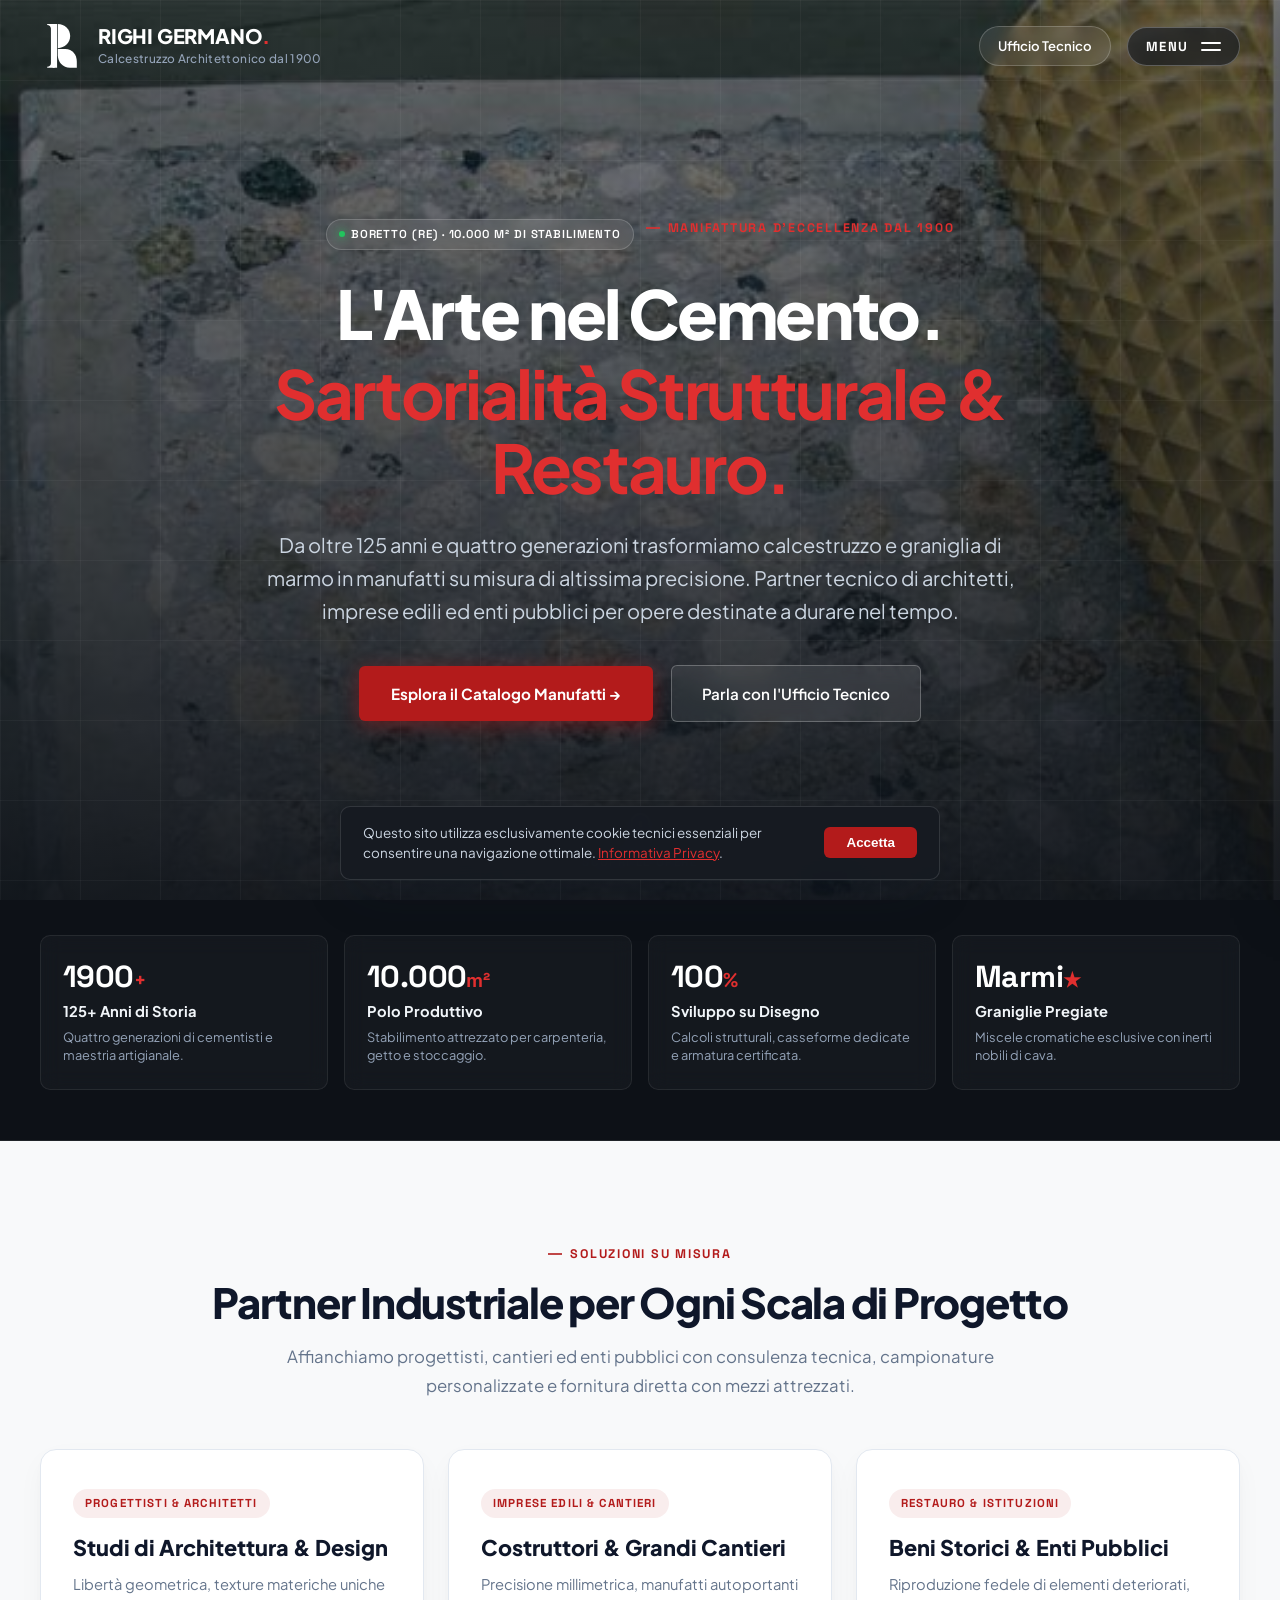
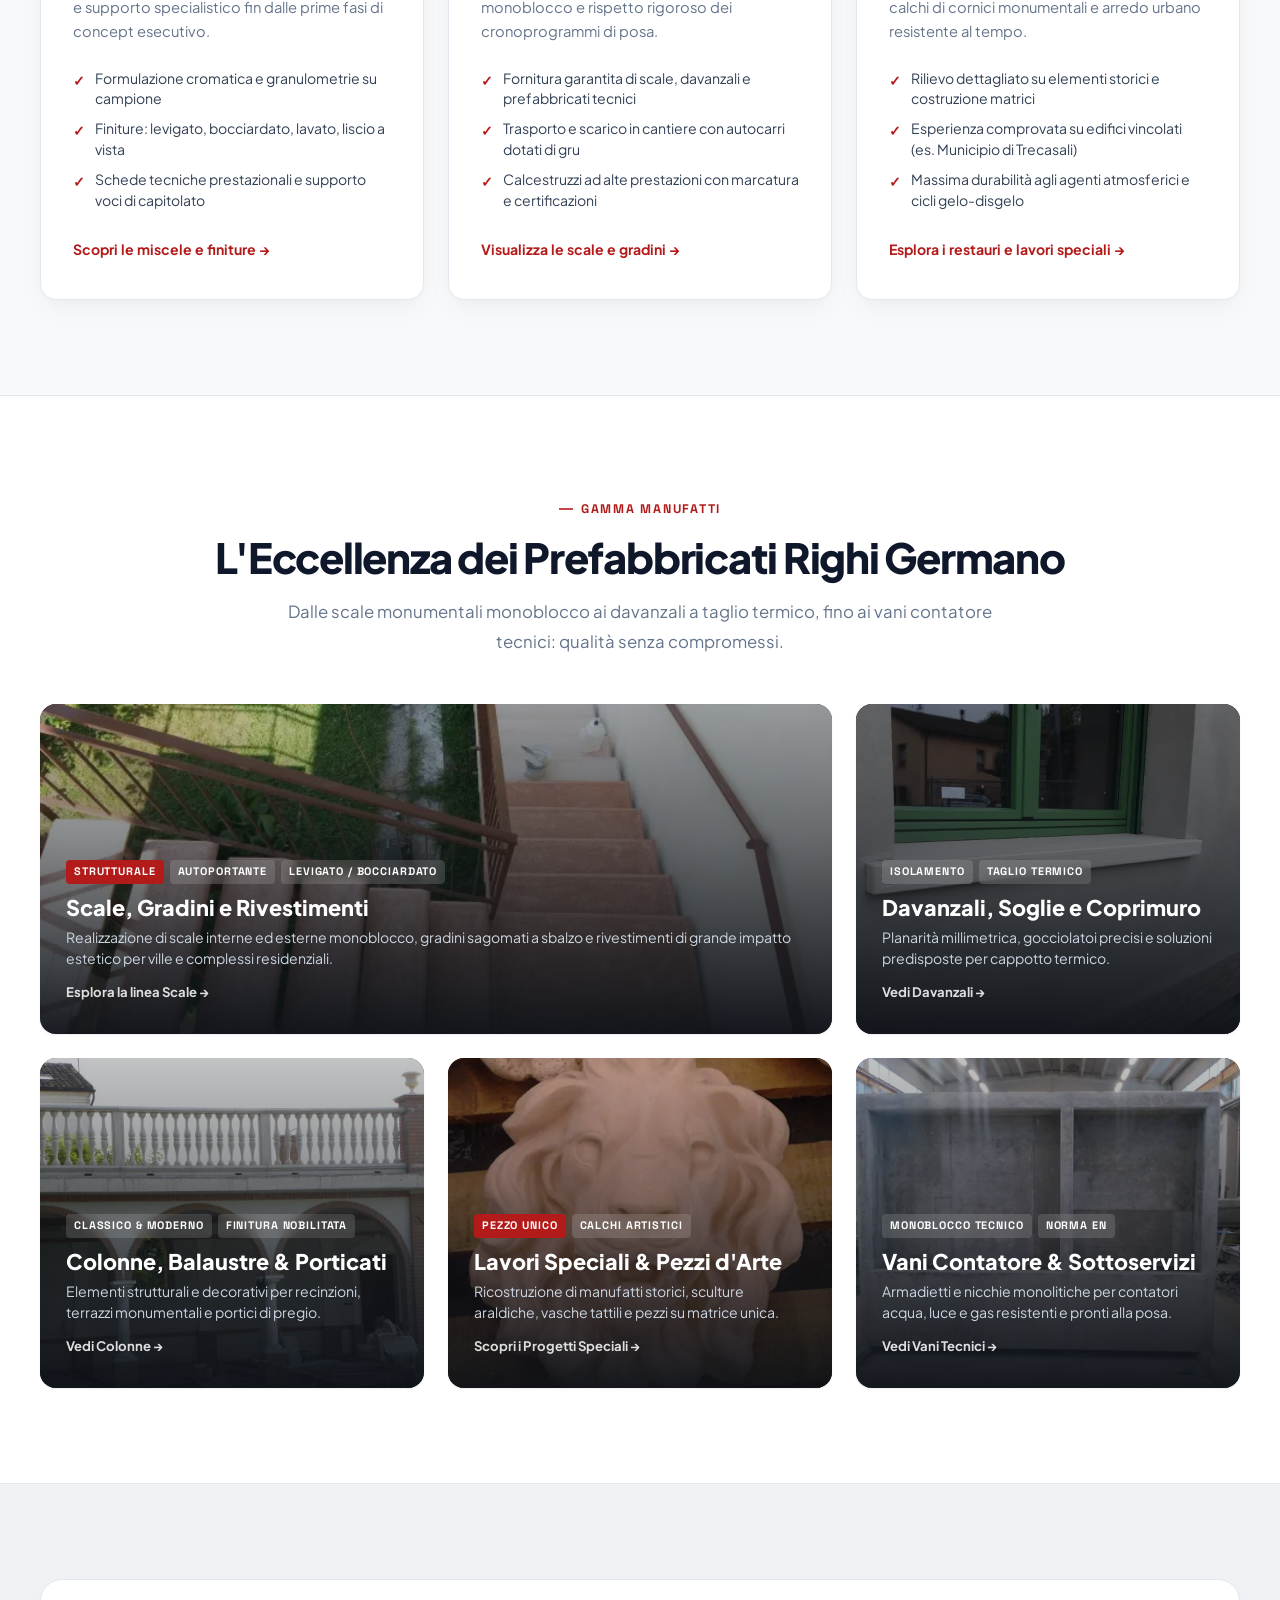
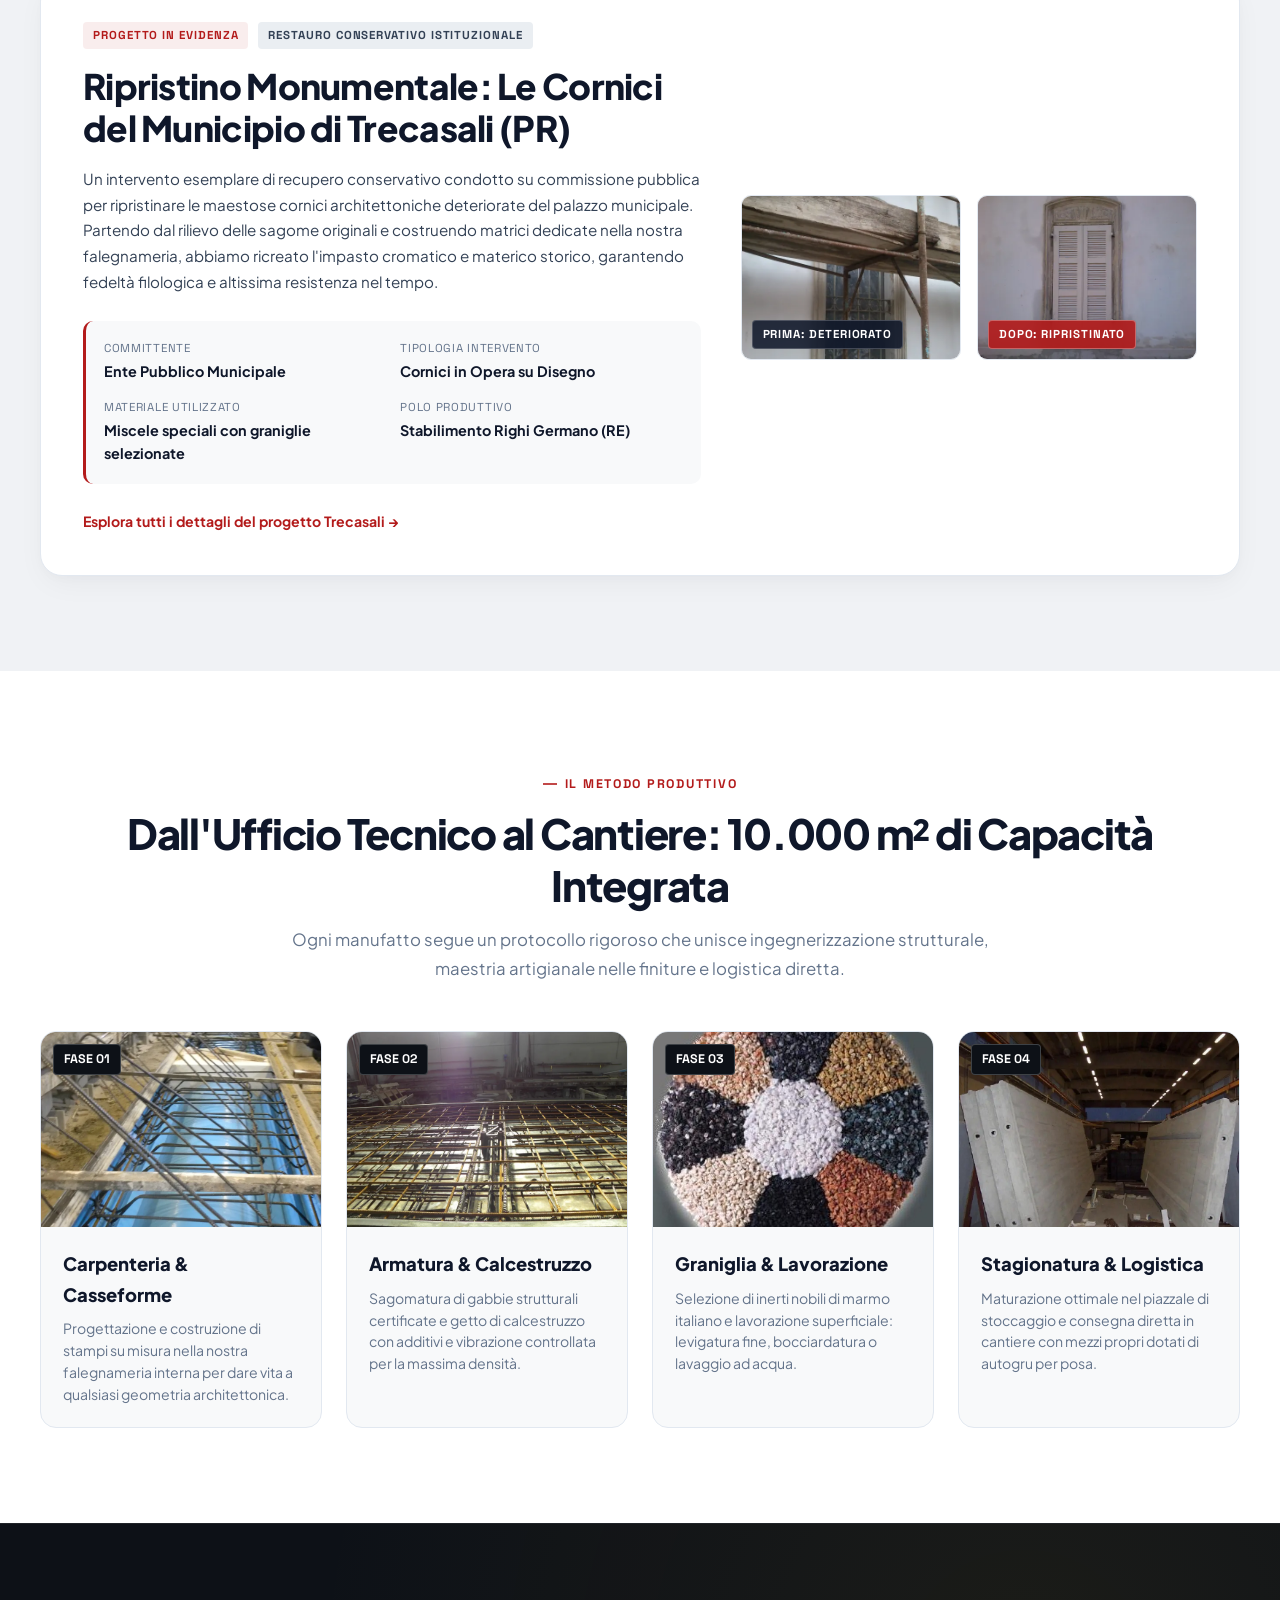
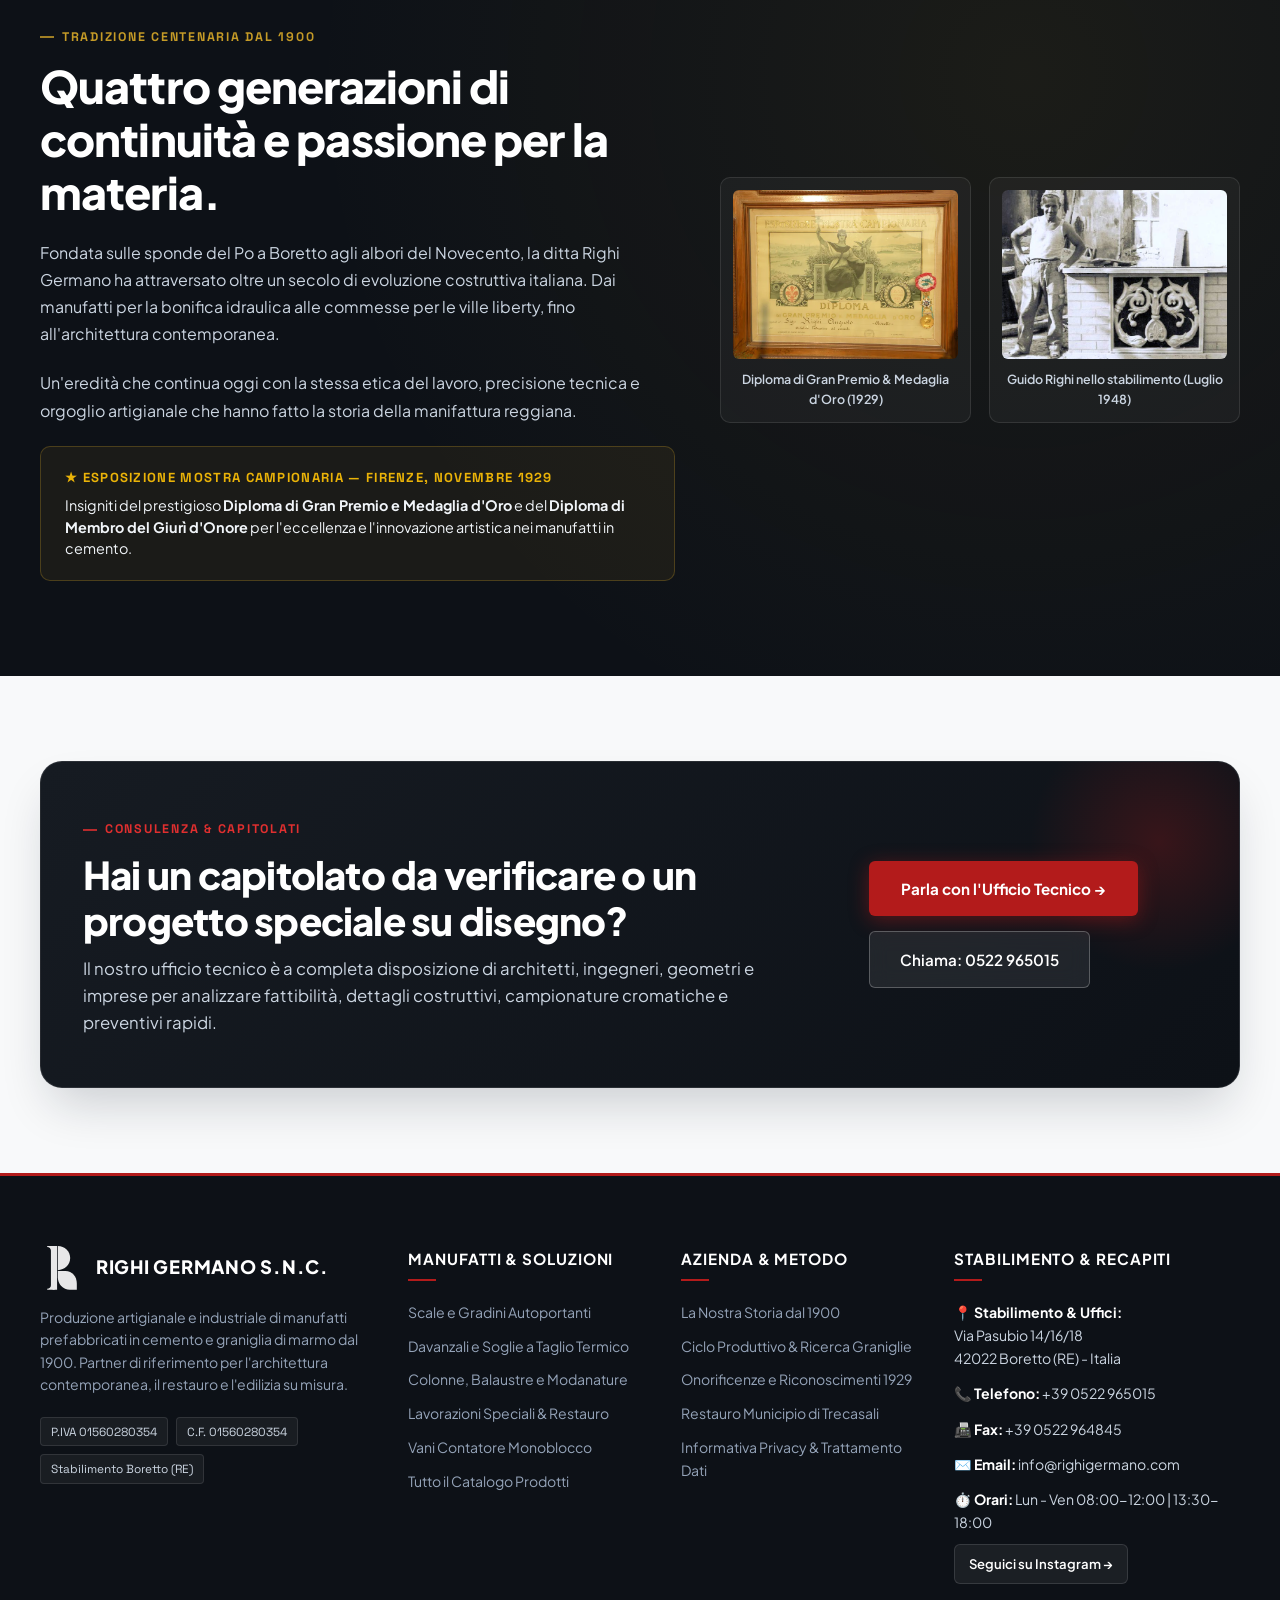
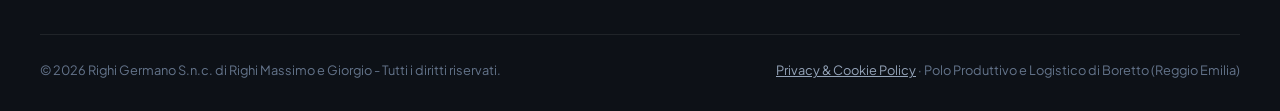
==== commit 85fc43dc: "Redesign home and navigation system Refreshes the site’s visual identity with a darker corporate pal" ====
--- a/index.html
+++ b/index.html
@@ -3,18 +3,20 @@
 <head>
     <meta charset="UTF-8">
     <meta name="viewport" content="width=device-width, initial-scale=1.0">
-    <!-- Ottimizzazione SEO -->
-    <title>Righi Germano S.n.c. | Prefabbricati e Manufatti in Cemento a Boretto (RE)</title>
-    <meta name="description" content="Da quattro generazioni a Boretto (Reggio Emilia). Produzione artigianale di manufatti prefabbricati in cemento su disegno, arredo urbano, scale e lavori speciali.">
     
-    <!-- Favicon -->
+    <!-- Ottimizzazione SEO Corporate -->
+    <title>Righi Germano S.n.c. | Manufatti e Calcestruzzo Architettonico dal 1900 | Boretto (RE)</title>
+    <meta name="description" content="Da oltre 125 anni a Boretto (Reggio Emilia). Produzione su misura di prefabbricati e manufatti in cemento e graniglia di marmo: scale, davanzali, balaustre e restauro monumentale. Stabilimento di 10.000 mq.">
+    <link rel="canonical" href="https://www.righigermano.com/">
+    
+    <!-- Favicon & Manifest -->
     <link rel="icon" type="image/png" href="loghi/favicon-96x96.png" sizes="96x96">
     <link rel="icon" type="image/svg+xml" href="loghi/favicon.svg">
     <link rel="shortcut icon" href="loghi/favicon.ico">
     <link rel="apple-touch-icon" sizes="180x180" href="loghi/apple-touch-icon.png">
     <link rel="manifest" href="loghi/site.webmanifest">
     
-    <!-- Preconnect Google Fonts per massima velocità -->
+    <!-- Preconnect Google Fonts per massima resa e velocità -->
     <link rel="preconnect" href="https://fonts.googleapis.com">
     <link rel="preconnect" href="https://fonts.gstatic.com" crossorigin>
 
@@ -22,11 +24,12 @@
     <meta property="og:site_name" content="Righi Germano S.n.c.">
     <meta property="og:type" content="website">
     <meta property="og:locale" content="it_IT">
-    <meta property="og:title" content="Righi Germano S.n.c. | Prefabbricati e Manufatti in Cemento a Boretto (RE)">
-    <meta property="og:description" content="Da quattro generazioni a Boretto (Reggio Emilia). Produzione artigianale di manufatti prefabbricati in cemento su disegno, arredo urbano, scale e lavori speciali.">
+    <meta property="og:title" content="Righi Germano S.n.c. | Calcestruzzo Architettonico e Manufatti dal 1900">
+    <meta property="og:description" content="Manufatti prefabbricati in cemento e graniglia di marmo, scale autoportanti, restauro conservativo e pezzi su disegno. Stabilimento di 10.000 mq a Boretto (RE).">
+    <meta property="og:url" content="https://www.righigermano.com/">
     <meta property="og:image" content="https://www.righigermano.com/img/ciclo-produttivo/finitura.jpg">
 
-    <!-- Dati Strutturati Schema.org JSON-LD -->
+    <!-- Dati Strutturati Schema.org JSON-LD (Corporate & Manufacturer) -->
     <script type="application/ld+json">
     {
       "@context": "https://schema.org",
@@ -35,7 +38,7 @@
       "name": "Righi Germano S.n.c.",
       "legalName": "Righi Germano S.n.c. di Righi Massimo e Giorgio",
       "alternateName": "Fratelli Righi Cementisti",
-      "description": "Da quattro generazioni a Boretto (Reggio Emilia). Produzione artigianale di manufatti prefabbricati in cemento su disegno, arredo urbano, scale e lavori speciali.",
+      "description": "Da quattro generazioni a Boretto (Reggio Emilia). Produzione artigianale e industriale di manufatti prefabbricati in cemento su disegno, graniglia di marmo, arredo urbano, scale e restauro monumentale.",
       "url": "https://www.righigermano.com",
       "logo": "https://www.righigermano.com/loghi/Righi-02_cropped-_cropped_-_pdfresizer.com_.svg",
       "image": "https://www.righigermano.com/img/ciclo-produttivo/finitura.jpg",
@@ -81,110 +84,613 @@
     
     <link rel="stylesheet" href="css/style.css">
 </head>
-<body class="apple-style-home">
-
-    <!-- Intestazione del sito -->
-    <header class="site-header">
+<body class="page-home">
+
+    <!-- ====================================================================
+         HEADER FLOTTANTE TRASPARENTE & IMMERSIVO
+         ==================================================================== -->
+    <header class="site-header" id="site-header">
         <div class="container header-flex">
-            <a href="index.html" class="site-brand" aria-label="Righi Germano, home">
-                <img src="loghi/Righi-02_cropped-_cropped_-_pdfresizer.com_.svg" alt="Righi Germano S.n.c." class="brand-mark">
-                <span class="brand-copy">
-                    <span class="brand-name">Righi Germano s.n.c.</span>
-                    <span class="subtitle">di Righi Massimo e Giorgio</span>
-                </span>
+            
+            <!-- Logo & Brand Minimale -->
+            <a href="index.html" class="site-brand" aria-label="Righi Germano S.n.c., Home page">
+                <img src="loghi/Righi-02_cropped-_cropped_-_pdfresizer.com_.svg" alt="Logo Righi Germano S.n.c." class="brand-mark">
+                <div class="brand-copy">
+                    <span class="brand-name">Righi Germano<span class="brand-dot">.</span></span>
+                    <span class="brand-subtitle">Calcestruzzo Architettonico dal 1900</span>
+                </div>
             </a>
-            <a href="contatti.html" class="header-cta">Parliamo del tuo progetto</a>
+
+            <!-- Azioni Header: Solo Pillola Discreta e Trigger Menu Laterale -->
+            <div class="header-right-actions">
+                <a href="contatti.html" class="header-pill-contact">
+                    Ufficio Tecnico
+                </a>
+                <button type="button" class="drawer-trigger" id="drawer-trigger" aria-label="Apri Menu di Navigazione" aria-expanded="false" aria-controls="offcanvas-drawer">
+                    <span class="drawer-trigger-text">MENU</span>
+                    <span class="drawer-trigger-icon" aria-hidden="true">
+                        <span class="line line-1"></span>
+                        <span class="line line-2"></span>
+                    </span>
+                </button>
+            </div>
+
         </div>
     </header>
 
-    <!-- Contenuto Principale con Flusso Verticale Immersivo -->
+    <!-- ====================================================================
+         MENÙ LATERALE A SCOMPARSA (OFF-CANVAS DRAWER)
+         ==================================================================== -->
+    <div class="drawer-backdrop" id="drawer-backdrop"></div>
+    <aside class="offcanvas-drawer" id="offcanvas-drawer" aria-label="Menù di Navigazione Principale">
+        
+        <div class="drawer-header">
+            <span class="drawer-brand-name">Righi Germano<span>.</span></span>
+            <button type="button" class="drawer-close-btn" id="drawer-close-btn" aria-label="Chiudi Menù">
+                <svg viewBox="0 0 24 24" fill="none" stroke="currentColor" stroke-width="2.5" stroke-linecap="round" stroke-linejoin="round" aria-hidden="true">
+                    <line x1="18" y1="6" x2="6" y2="18"></line>
+                    <line x1="6" y1="6" x2="18" y2="18"></line>
+                </svg>
+                <span>Chiudi</span>
+            </button>
+        </div>
+
+        <div class="drawer-body">
+            <ul class="drawer-nav-list">
+                <li class="drawer-nav-item">
+                    <a href="index.html" class="drawer-nav-link active">
+                        <span class="drawer-nav-num">01</span>
+                        <span class="drawer-nav-label">Home</span>
+                    </a>
+                </li>
+                <li class="drawer-nav-item">
+                    <a href="prodotti/catalogo.html" class="drawer-nav-link">
+                        <span class="drawer-nav-num">02</span>
+                        <span class="drawer-nav-label">Catalogo Manufatti</span>
+                    </a>
+                    <ul class="drawer-sublinks">
+                        <li><a href="prodotti/scale.html">&mdash; Scale e Gradini Autoportanti</a></li>
+                        <li><a href="prodotti/davanzali.html">&mdash; Davanzali e Soglie a Taglio Termico</a></li>
+                        <li><a href="prodotti/colonne-balaustre.html">&mdash; Colonne, Balaustre e Modanature</a></li>
+                        <li><a href="prodotti/contatori.html">&mdash; Vani Contatore Monoblocco</a></li>
+                    </ul>
+                </li>
+                <li class="drawer-nav-item">
+                    <a href="prodotti/speciali.html" class="drawer-nav-link">
+                        <span class="drawer-nav-num">03</span>
+                        <span class="drawer-nav-label">Lavori Speciali & Restauro</span>
+                    </a>
+                </li>
+                <li class="drawer-nav-item">
+                    <a href="ciclo-produttivo.html" class="drawer-nav-link">
+                        <span class="drawer-nav-num">04</span>
+                        <span class="drawer-nav-label">Ciclo Produttivo & Graniglie</span>
+                    </a>
+                </li>
+                <li class="drawer-nav-item">
+                    <a href="storia.html" class="drawer-nav-link">
+                        <span class="drawer-nav-num">05</span>
+                        <span class="drawer-nav-label">La Nostra Storia (dal 1900)</span>
+                    </a>
+                </li>
+                <li class="drawer-nav-item">
+                    <a href="contatti.html" class="drawer-nav-link">
+                        <span class="drawer-nav-num">06</span>
+                        <span class="drawer-nav-label">Contatti & Stabilimento</span>
+                    </a>
+                </li>
+            </ul>
+        </div>
+
+        <div class="drawer-footer">
+            <span class="drawer-footer-title">STABILIMENTO BORETTO (RE) · 10.000 M²</span>
+            <div class="drawer-contact-block">
+                <span>Via Pasubio 14/16/18 · 42022 Boretto (RE)</span>
+                <span>Ufficio Tecnico: <a href="tel:+390522965015">+39 0522 965015</a></span>
+                <span>Email: <a href="mailto:info@righigermano.com">info@righigermano.com</a></span>
+                <span>Orari: Lun - Ven 08:00-12:00 | 13:30-18:00</span>
+            </div>
+            <a href="contatti.html" class="drawer-btn-cta">Richiedi Preventivo su Disegno &rarr;</a>
+        </div>
+
+    </aside>
+
+    <!-- ====================================================================
+         CONTENUTO PRINCIPALE
+         ==================================================================== -->
     <main>
         
-        <!-- 1. Sezione Hero / Impatto Iniziale -->
-        <section class="hero-section">
-            <div class="container hero-content">
-                <p class="section-kicker">Tradizione e Innovazione dal 1900</p>
-                <h2>L'arte nel cemento, su misura per il tuo progetto.</h2>
-                <p>Da quattro generazioni trasformiamo il cemento e la graniglia in manufatti unici, unendo la precisione artigianale alle richieste tecniche ed estetiche più esigenti.</p>
-                <div class="hero-actions">
-                    <a href="prodotti/catalogo.html" class="btn btn-red">Esplora i Prodotti</a>
-                    <a href="ciclo-produttivo.html" class="btn btn-outline">Il Ciclo Produttivo</a>
-                </div>
-            </div>
-        </section>
-
-        <!-- 2. Sezione Vetrina / Lavorazioni in Primo Piano -->
-        <section class="apple-showcase-section">
-            <div class="container">
-                <div class="section-title-center">
-                    <p class="section-kicker">Eccellenza artigianale</p>
-                    <h3>Soluzioni pensate per durare</h3>
-                </div>
+        <!-- 1. HERO SECTION 100% IMMERSIVA (SCHERMO INTERO) -->
+        <section class="home-hero">
+            <div class="container">
+                <div class="hero-layout">
+                    
+                    <div class="hero-meta-bar">
+                        <span class="blueprint-tag">
+                            <span class="dot"></span>
+                            BORETTO (RE) · 10.000 M² DI STABILIMENTO
+                        </span>
+                        <span class="section-kicker on-dark">MANIFATTURA D'ECCELLENZA DAL 1900</span>
+                    </div>
+
+                    <h1 class="hero-title">
+                        L'Arte nel Cemento.
+                        <span class="text-accent">Sartorialità Strutturale & Restauro.</span>
+                    </h1>
+
+                    <p class="hero-lead">
+                        Da oltre 125 anni e quattro generazioni trasformiamo calcestruzzo e graniglia di marmo in manufatti su misura di altissima precisione. Partner tecnico di architetti, imprese edili ed enti pubblici per opere destinate a durare nel tempo.
+                    </p>
+
+                    <div class="hero-actions">
+                        <a href="prodotti/catalogo.html" class="btn-hero-primary">
+                            Esplora il Catalogo Manufatti &rarr;
+                        </a>
+                        <a href="contatti.html" class="btn-hero-secondary">
+                            Parla con l'Ufficio Tecnico
+                        </a>
+                    </div>
+
+                </div>
+            </div>
+
+            <!-- Indicatore di Scroll Immersivo in Basso -->
+            <a href="#pilastri" class="hero-scroll-indicator" aria-label="Scorri verso le collezioni">
+                <span class="scroll-mouse">
+                    <span class="scroll-wheel"></span>
+                </span>
+                <span class="scroll-text">SCOPRI LE OPERE</span>
+            </a>
+        </section>
+
+        <!-- 2. I 4 PILASTRI DI FORZA AZIENDALE (FASCIA TRANSIZIONE) -->
+        <section class="home-section-pillars" id="pilastri">
+            <div class="container">
+                <div class="hero-pillars-grid">
+                    <div class="pillar-card">
+                        <span class="pillar-stat">1900<span class="stat-unit">+</span></span>
+                        <div class="pillar-title">125+ Anni di Storia</div>
+                        <p class="pillar-desc">Quattro generazioni di cementisti e maestria artigianale.</p>
+                    </div>
+                    <div class="pillar-card">
+                        <span class="pillar-stat">10.000<span class="stat-unit">m²</span></span>
+                        <div class="pillar-title">Polo Produttivo</div>
+                        <p class="pillar-desc">Stabilimento attrezzato per carpenteria, getto e stoccaggio.</p>
+                    </div>
+                    <div class="pillar-card">
+                        <span class="pillar-stat">100<span class="stat-unit">%</span></span>
+                        <div class="pillar-title">Sviluppo su Disegno</div>
+                        <p class="pillar-desc">Calcoli strutturali, casseforme dedicate e armatura certificata.</p>
+                    </div>
+                    <div class="pillar-card">
+                        <span class="pillar-stat">Marmi<span class="stat-unit">★</span></span>
+                        <div class="pillar-title">Graniglie Pregiate</div>
+                        <p class="pillar-desc">Miscele cromatiche esclusive con inerti nobili di cava.</p>
+                    </div>
+                </div>
+            </div>
+        </section>
+
+        <!-- 3. SEGMENTAZIONE PER TARGET B2B & PROFESSIONISTI -->
+        <section class="home-section-target">
+            <div class="container">
+                <div class="section-header-corporate text-center">
+                    <p class="section-kicker">SOLUZIONI SU MISURA</p>
+                    <h2>Partner Industriale per Ogni Scala di Progetto</h2>
+                    <p class="section-sublead">Affianchiamo progettisti, cantieri ed enti pubblici con consulenza tecnica, campionature personalizzate e fornitura diretta con mezzi attrezzati.</p>
+                </div>
+
+                <div class="target-grid">
+                    <!-- Target 1: Architetti & Progettisti -->
+                    <article class="target-card">
+                        <div>
+                            <span class="target-badge">Progettisti & Architetti</span>
+                            <h3>Studi di Architettura & Design</h3>
+                            <p class="target-intro">Libertà geometrica, texture materiche uniche e supporto specialistico fin dalle prime fasi di concept esecutivo.</p>
+                            
+                            <ul class="target-checklist">
+                                <li><span class="target-check-icon">✓</span> Formulazione cromatica e granulometrie su campione</li>
+                                <li><span class="target-check-icon">✓</span> Finiture: levigato, bocciardato, lavato, liscio a vista</li>
+                                <li><span class="target-check-icon">✓</span> Schede tecniche prestazionali e supporto voci di capitolato</li>
+                            </ul>
+                        </div>
+                        <a href="ciclo-produttivo.html" class="target-card-link">Scopri le miscele e finiture &rarr;</a>
+                    </article>
+
+                    <!-- Target 2: Imprese Edili & Cantieri -->
+                    <article class="target-card">
+                        <div>
+                            <span class="target-badge">Imprese Edili & Cantieri</span>
+                            <h3>Costruttori & Grandi Cantieri</h3>
+                            <p class="target-intro">Precisione millimetrica, manufatti autoportanti monoblocco e rispetto rigoroso dei cronoprogrammi di posa.</p>
+                            
+                            <ul class="target-checklist">
+                                <li><span class="target-check-icon">✓</span> Fornitura garantita di scale, davanzali e prefabbricati tecnici</li>
+                                <li><span class="target-check-icon">✓</span> Trasporto e scarico in cantiere con autocarri dotati di gru</li>
+                                <li><span class="target-check-icon">✓</span> Calcestruzzi ad alte prestazioni con marcatura e certificazioni</li>
+                            </ul>
+                        </div>
+                        <a href="prodotti/scale.html" class="target-card-link">Visualizza le scale e gradini &rarr;</a>
+                    </article>
+
+                    <!-- Target 3: Enti Pubblici & Restauro -->
+                    <article class="target-card">
+                        <div>
+                            <span class="target-badge">Restauro & Istituzioni</span>
+                            <h3>Beni Storici & Enti Pubblici</h3>
+                            <p class="target-intro">Riproduzione fedele di elementi deteriorati, calchi di cornici monumentali e arredo urbano resistente al tempo.</p>
+                            
+                            <ul class="target-checklist">
+                                <li><span class="target-check-icon">✓</span> Rilievo dettagliato su elementi storici e costruzione matrici</li>
+                                <li><span class="target-check-icon">✓</span> Esperienza comprovata su edifici vincolati (es. Municipio di Trecasali)</li>
+                                <li><span class="target-check-icon">✓</span> Massima durabilità agli agenti atmosferici e cicli gelo-disgelo</li>
+                            </ul>
+                        </div>
+                        <a href="prodotti/speciali.html" class="target-card-link">Esplora i restauri e lavori speciali &rarr;</a>
+                    </article>
+                </div>
+            </div>
+        </section>
+
+        <!-- 4. BENTO GRID: VETRINA LAVORAZIONI & MANUFATTI -->
+        <section class="home-section-showcase" id="showcase">
+            <div class="container">
+                <div class="section-header-corporate text-center">
+                    <p class="section-kicker">GAMMA MANUFATTI</p>
+                    <h2>L'Eccellenza dei Prefabbricati Righi Germano</h2>
+                    <p class="section-sublead">Dalle scale monumentali monoblocco ai davanzali a taglio termico, fino ai vani contatore tecnici: qualità senza compromessi.</p>
+                </div>
+
+                <div class="bento-grid">
+                    
+                    <!-- Card 1: Scale e Gradini (Featured 2-col) -->
+                    <a href="prodotti/scale.html" class="bento-item bento-featured">
+                        <img src="img/catalogo/scale/scala-levbocc.webp" alt="Scale autoportanti e gradini sagomati in cemento e graniglia" class="bento-img" loading="lazy">
+                        <div class="bento-gradient"></div>
+                        <div class="bento-content">
+                            <div class="bento-tags">
+                                <span class="bento-tag tag-accent">Strutturale</span>
+                                <span class="bento-tag">Autoportante</span>
+                                <span class="bento-tag">Levigato / Bocciardato</span>
+                            </div>
+                            <h4>Scale, Gradini e Rivestimenti</h4>
+                            <p>Realizzazione di scale interne ed esterne monoblocco, gradini sagomati a sbalzo e rivestimenti di grande impatto estetico per ville e complessi residenziali.</p>
+                            <span class="bento-arrow">Esplora la linea Scale &rarr;</span>
+                        </div>
+                    </a>
+
+                    <!-- Card 2: Davanzali e Soglie -->
+                    <a href="prodotti/davanzali.html" class="bento-item">
+                        <img src="img/catalogo/davanzali/davanzale-graniglia-bianca.webp" alt="Davanzali e soglie in graniglia di marmo bianco" class="bento-img" loading="lazy">
+                        <div class="bento-gradient"></div>
+                        <div class="bento-content">
+                            <div class="bento-tags">
+                                <span class="bento-tag">Isolamento</span>
+                                <span class="bento-tag">Taglio Termico</span>
+                            </div>
+                            <h4>Davanzali, Soglie e Coprimuro</h4>
+                            <p>Planarità millimetrica, gocciolatoi precisi e soluzioni predisposte per cappotto termico.</p>
+                            <span class="bento-arrow">Vedi Davanzali &rarr;</span>
+                        </div>
+                    </a>
+
+                    <!-- Card 3: Colonne e Balaustre -->
+                    <a href="prodotti/colonne-balaustre.html" class="bento-item">
+                        <img src="img/catalogo/colonne-balaustre/colonne-balaustre.webp" alt="Colonne, balaustre e capitelli artistici" class="bento-img" loading="lazy">
+                        <div class="bento-gradient"></div>
+                        <div class="bento-content">
+                            <div class="bento-tags">
+                                <span class="bento-tag">Classico & Moderno</span>
+                                <span class="bento-tag">Finitura Nobilitata</span>
+                            </div>
+                            <h4>Colonne, Balaustre & Porticati</h4>
+                            <p>Elementi strutturali e decorativi per recinzioni, terrazzi monumentali e portici di pregio.</p>
+                            <span class="bento-arrow">Vedi Colonne &rarr;</span>
+                        </div>
+                    </a>
+
+                    <!-- Card 4: Restauro & Pezzi Speciali -->
+                    <a href="prodotti/speciali.html" class="bento-item">
+                        <img src="img/catalogo/speciali/leone/testa-leone.webp" alt="Sculture, calchi e manufatti artistici speciali" class="bento-img" loading="lazy">
+                        <div class="bento-gradient"></div>
+                        <div class="bento-content">
+                            <div class="bento-tags">
+                                <span class="bento-tag tag-accent">Pezzo Unico</span>
+                                <span class="bento-tag">Calchi Artistici</span>
+                            </div>
+                            <h4>Lavori Speciali & Pezzi d'Arte</h4>
+                            <p>Ricostruzione di manufatti storici, sculture araldiche, vasche tattili e pezzi su matrice unica.</p>
+                            <span class="bento-arrow">Scopri i Progetti Speciali &rarr;</span>
+                        </div>
+                    </a>
+
+                    <!-- Card 5: Manufatti Tecnici Monoblocco -->
+                    <a href="prodotti/contatori.html" class="bento-item">
+                        <img src="img/catalogo/contatori/nicchia-contatori-gas.webp" alt="Vani contatore monoblocco gas e luce" class="bento-img" loading="lazy">
+                        <div class="bento-gradient"></div>
+                        <div class="bento-content">
+                            <div class="bento-tags">
+                                <span class="bento-tag">Monoblocco Tecnico</span>
+                                <span class="bento-tag">Norma EN</span>
+                            </div>
+                            <h4>Vani Contatore & Sottoservizi</h4>
+                            <p>Armadietti e nicchie monolitiche per contatori acqua, luce e gas resistenti e pronti alla posa.</p>
+                            <span class="bento-arrow">Vedi Vani Tecnici &rarr;</span>
+                        </div>
+                    </a>
+
+                </div>
+            </div>
+        </section>
+
+        <!-- 5. CASE STUDY SPOTLIGHT: RESTAURO MUNICIPIO DI TRECASALI -->
+        <section class="home-section-case">
+            <div class="container">
+                <div class="case-box">
+                    <div class="case-grid">
+                        <div class="case-info">
+                            <div class="case-badge-row">
+                                <span class="case-badge badge-red">PROGETTO IN EVIDENZA</span>
+                                <span class="case-badge">RESTAURO CONSERVATIVO ISTITUZIONALE</span>
+                            </div>
+                            
+                            <h3>Ripristino Monumentale: Le Cornici del Municipio di Trecasali (PR)</h3>
+                            
+                            <p>
+                                Un intervento esemplare di recupero conservativo condotto su commissione pubblica per ripristinare le maestose cornici architettoniche deteriorate del palazzo municipale. Partendo dal rilievo delle sagome originali e costruendo matrici dedicate nella nostra falegnameria, abbiamo ricreato l'impasto cromatico e materico storico, garantendo fedeltà filologica e altissima resistenza nel tempo.
+                            </p>
+
+                            <div class="case-specs">
+                                <div class="spec-item">
+                                    <span class="spec-label">Committente</span>
+                                    <strong class="spec-val">Ente Pubblico Municipale</strong>
+                                </div>
+                                <div class="spec-item">
+                                    <span class="spec-label">Tipologia Intervento</span>
+                                    <strong class="spec-val">Cornici in Opera su Disegno</strong>
+                                </div>
+                                <div class="spec-item">
+                                    <span class="spec-label">Materiale Utilizzato</span>
+                                    <strong class="spec-val">Miscele speciali con graniglie selezionate</strong>
+                                </div>
+                                <div class="spec-item">
+                                    <span class="spec-label">Polo Produttivo</span>
+                                    <strong class="spec-val">Stabilimento Righi Germano (RE)</strong>
+                                </div>
+                            </div>
+
+                            <a href="prodotti/speciali.html#municipio-trecasali" class="target-card-link">
+                                Esplora tutti i dettagli del progetto Trecasali &rarr;
+                            </a>
+                        </div>
+
+                        <!-- Confronto Fotografico Prima / Dopo -->
+                        <div class="case-images-comparison">
+                            <div class="case-photo-card">
+                                <img src="img/catalogo/speciali/municipio-trecasali/prima.webp" alt="Stato di degrado delle cornici prima dell'intervento" loading="lazy">
+                                <span class="case-photo-label label-prima">Prima: Deteriorato</span>
+                            </div>
+                            <div class="case-photo-card">
+                                <img src="img/catalogo/speciali/municipio-trecasali/dopo1.webp" alt="Cornici restaurate e rimesse a nuovo da Righi Germano" loading="lazy">
+                                <span class="case-photo-label label-dopo">Dopo: Ripristinato</span>
+                            </div>
+                        </div>
+                    </div>
+                </div>
+            </div>
+        </section>
+
+        <!-- 6. IL METODO & STABILIMENTO DI 10.000 MQ -->
+        <section class="home-section-process">
+            <div class="container">
+                <div class="section-header-corporate text-center">
+                    <p class="section-kicker">IL METODO PRODUTTIVO</p>
+                    <h2>Dall'Ufficio Tecnico al Cantiere: 10.000 m² di Capacità Integrata</h2>
+                    <p class="section-sublead">Ogni manufatto segue un protocollo rigoroso che unisce ingegnerizzazione strutturale, maestria artigianale nelle finiture e logistica diretta.</p>
+                </div>
+
+                <div class="process-steps-grid">
+                    
+                    <!-- Step 1 -->
+                    <div class="process-step-card">
+                        <div class="process-media">
+                            <img src="img/ciclo-produttivo/cassero.webp" alt="Carpenteria e casseforme su misura in legno" loading="lazy">
+                            <span class="process-step-number">FASE 01</span>
+                        </div>
+                        <div class="process-body">
+                            <h4>Carpenteria & Casseforme</h4>
+                            <p>Progettazione e costruzione di stampi su misura nella nostra falegnameria interna per dare vita a qualsiasi geometria architettonica.</p>
+                        </div>
+                    </div>
+
+                    <!-- Step 2 -->
+                    <div class="process-step-card">
+                        <div class="process-media">
+                            <img src="img/ciclo-produttivo/cassero-armato.webp" alt="Armatura strutturale in acciaio nervato e getto" loading="lazy">
+                            <span class="process-step-number">FASE 02</span>
+                        </div>
+                        <div class="process-body">
+                            <h4>Armatura & Calcestruzzo</h4>
+                            <p>Sagomatura di gabbie strutturali certificate e getto di calcestruzzo con additivi e vibrazione controllata per la massima densità.</p>
+                        </div>
+                    </div>
+
+                    <!-- Step 3 -->
+                    <div class="process-step-card">
+                        <div class="process-media">
+                            <img src="img/ciclo-produttivo/graniglia.jpg" alt="Miscele di graniglia di marmo di alta qualità" loading="lazy">
+                            <span class="process-step-number">FASE 03</span>
+                        </div>
+                        <div class="process-body">
+                            <h4>Graniglia & Lavorazione</h4>
+                            <p>Selezione di inerti nobili di marmo italiano e lavorazione superficiale: levigatura fine, bocciardatura o lavaggio ad acqua.</p>
+                        </div>
+                    </div>
+
+                    <!-- Step 4 -->
+                    <div class="process-step-card">
+                        <div class="process-media">
+                            <img src="img/ciclo-produttivo/stoccaggio.webp" alt="Stoccaggio nel polo di 10.000 mq e spedizione" loading="lazy">
+                            <span class="process-step-number">FASE 04</span>
+                        </div>
+                        <div class="process-body">
+                            <h4>Stagionatura & Logistica</h4>
+                            <p>Maturazione ottimale nel piazzale di stoccaggio e consegna diretta in cantiere con mezzi propri dotati di autogru per posa.</p>
+                        </div>
+                    </div>
+
+                </div>
+            </div>
+        </section>
+
+        <!-- 7. HERITAGE & DIPLOMI STORICI (1900 - 1929) -->
+        <section class="home-section-heritage">
+            <div class="container">
+                <div class="heritage-grid">
+                    <div class="heritage-narrative">
+                        <p class="section-kicker on-gold">TRADIZIONE CENTENARIA DAL 1900</p>
+                        <h2>Quattro generazioni di continuità e passione per la materia.</h2>
+                        <p>
+                            Fondata sulle sponde del Po a Boretto agli albori del Novecento, la ditta Righi Germano ha attraversato oltre un secolo di evoluzione costruttiva italiana. Dai manufatti per la bonifica idraulica alle commesse per le ville liberty, fino all'architettura contemporanea.
+                        </p>
+                        <p>
+                            Un'eredità che continua oggi con la stessa etica del lavoro, precisione tecnica e orgoglio artigianale che hanno fatto la storia della manifattura reggiana.
+                        </p>
+                        
+                        <div class="heritage-gold-box">
+                            <p class="gold-title">★ ESPOSIZIONE MOSTRA CAMPIONARIA — FIRENZE, NOVEMBRE 1929</p>
+                            <p class="gold-desc">
+                                Insigniti del prestigioso <strong>Diploma di Gran Premio e Medaglia d'Oro</strong> e del <strong>Diploma di Membro del Giurì d'Onore</strong> per l'eccellenza e l'innovazione artistica nei manufatti in cemento.
+                            </p>
+                        </div>
+                    </div>
+
+                    <div class="heritage-visuals">
+                        <figure class="heritage-card">
+                            <img src="img/onoreficenze/diploma-gran-premio.webp" alt="Diploma di Gran Premio e Medaglia d'Oro Firenze 1929" loading="lazy">
+                            <figcaption>Diploma di Gran Premio & Medaglia d'Oro (1929)</figcaption>
+                        </figure>
+                        <figure class="heritage-card">
+                            <img src="img/guido-righi.jpg" alt="Guido Righi nello stabilimento storico nel 1948" loading="lazy">
+                            <figcaption>Guido Righi nello stabilimento (Luglio 1948)</figcaption>
+                        </figure>
+                    </div>
+                </div>
+            </div>
+        </section>
+
+        <!-- 8. SEZIONE CTA CORPORATE & PREVENTIVI -->
+        <section class="home-section-cta">
+            <div class="container">
+                <div class="cta-corporate-banner">
+                    <div class="cta-flex">
+                        <div class="cta-content">
+                            <p class="section-kicker on-dark">CONSULENZA & CAPITOLATI</p>
+                            <h3>Hai un capitolato da verificare o un progetto speciale su disegno?</h3>
+                            <p>Il nostro ufficio tecnico è a completa disposizione di architetti, ingegneri, geometri e imprese per analizzare fattibilità, dettagli costruttivi, campionature cromatiche e preventivi rapidi.</p>
+                        </div>
+                        <div class="cta-buttons">
+                            <a href="contatti.html" class="btn-hero-primary">
+                                Parla con l'Ufficio Tecnico &rarr;
+                            </a>
+                            <a href="tel:+390522965015" class="btn-hero-secondary">
+                                Chiama: 0522 965015
+                            </a>
+                        </div>
+                    </div>
+                </div>
+            </div>
+        </section>
+
+    </main>
+
+    <!-- ====================================================================
+         FOOTER CORPORATE A 4 COLONNE
+         ==================================================================== -->
+    <footer class="site-footer">
+        <div class="container">
+            <div class="footer-grid">
                 
-                <div class="apple-grid">
-                    <a href="prodotti/scale.html" class="apple-card">
-                        <img src="img/catalogo/scale/gradini-dopo.webp" alt="Scale e gradini su misura">
-                        <div class="apple-card-info">
-                            <span class="apple-category">Manufatti</span>
-                            <h4>Scale e Gradini</h4>
-                            <p>Soluzioni su misura e recuperi estetici.</p>
-                        </div>
-                    </a>
-                    
-                    <a href="ciclo-produttivo.html" class="apple-card">
-                        <img src="img/ciclo-produttivo/graniglia.jpg" alt="Miscele di graniglia di marmo">
-                        <div class="apple-card-info">
-                            <span class="apple-category">Materiali</span>
-                            <h4>Graniglia e Ricerca</h4>
-                            <p>Miscele e finiture di pregio.</p>
-                        </div>
-                    </a>
-
-                    <a href="storia.html" class="apple-card">
-                        <img src="img/bisnonno.jpeg" alt="Reparto finitura e trattamenti">
-                        <div class="apple-card-info">
-                            <span class="apple-category">Identità</span>
-                            <h4>Quattro Generazioni</h4>
-                            <p>La storia dei Fratelli Righi a Boretto.</p>
-                        </div>
-                    </a>
-                </div>
-            </div>
-        </section>
-
-        <!-- 3. Sezione Territorio e Affidabilità (Fascia pulita) -->
-        <section class="apple-trust-section">
-            <div class="container trust-flex">
-                <div class="trust-item">
-                    <span class="trust-number">1900</span>
-                    <p>Fondazione storica e tramandata con passione.</p>
-                </div>
-                <div class="trust-item">
-                    <span class="trust-number">10.000 mq</span>
-                    <p>Area produttiva attrezzata a Boretto (RE).</p>
-                </div>
-                <div class="trust-item">
-                    <span class="trust-number">Su Disegno</span>
-                    <p>Massima personalizzazione per ogni commessa.</p>
-                </div>
-            </div>
-        </section>
-
-        <!-- 4. Sezione Contatto / Chiusura -->
-        <section class="apple-cta-section">
-            <div class="container cta-box">
-                <div>
-                    <h3>Hai un progetto o una richiesta particolare?</h3>
-                    <p>Siamo a disposizione per valutare forme, dimensioni e finiture insieme a te.</p>
-                </div>
-                <a href="contatti.html" class="btn btn-red">Mettiti in contatto</a>
-            </div>
-        </section>
-
-    </main>
-
+                <!-- Colonna 1: Brand & Dati Societari -->
+                <div class="footer-col footer-col-brand">
+                    <a href="index.html" class="footer-brand" aria-label="Righi Germano S.n.c., Home">
+                        <img src="loghi/Righi-02_cropped-_cropped_-_pdfresizer.com_.svg" alt="Righi Germano S.n.c." class="footer-logo">
+                        <span class="footer-brand-title">Righi Germano S.n.c.</span>
+                    </a>
+                    <p class="footer-desc">
+                        Produzione artigianale e industriale di manufatti prefabbricati in cemento e graniglia di marmo dal 1900. Partner di riferimento per l'architettura contemporanea, il restauro e l'edilizia su misura.
+                    </p>
+                    <div class="footer-legal-pills">
+                        <span class="footer-pill">P.IVA 01560280354</span>
+                        <span class="footer-pill">C.F. 01560280354</span>
+                        <span class="footer-pill">Stabilimento Boretto (RE)</span>
+                    </div>
+                </div>
+
+                <!-- Colonna 2: Linee di Manufatti -->
+                <div class="footer-col">
+                    <h4>Manufatti & Soluzioni</h4>
+                    <ul class="footer-links">
+                        <li><a href="prodotti/scale.html">Scale e Gradini Autoportanti</a></li>
+                        <li><a href="prodotti/davanzali.html">Davanzali e Soglie a Taglio Termico</a></li>
+                        <li><a href="prodotti/colonne-balaustre.html">Colonne, Balaustre e Modanature</a></li>
+                        <li><a href="prodotti/speciali.html">Lavorazioni Speciali & Restauro</a></li>
+                        <li><a href="prodotti/contatori.html">Vani Contatore Monoblocco</a></li>
+                        <li><a href="prodotti/catalogo.html">Tutto il Catalogo Prodotti</a></li>
+                    </ul>
+                </div>
+
+                <!-- Colonna 3: Azienda & Metodo -->
+                <div class="footer-col">
+                    <h4>Azienda & Metodo</h4>
+                    <ul class="footer-links">
+                        <li><a href="storia.html">La Nostra Storia dal 1900</a></li>
+                        <li><a href="ciclo-produttivo.html">Ciclo Produttivo & Ricerca Graniglie</a></li>
+                        <li><a href="storia.html#onoreficenze">Onorificenze e Riconoscimenti 1929</a></li>
+                        <li><a href="prodotti/speciali.html#municipio-trecasali">Restauro Municipio di Trecasali</a></li>
+                        <li><a href="privacy.html">Informativa Privacy & Trattamento Dati</a></li>
+                    </ul>
+                </div>
+
+                <!-- Colonna 4: Stabilimento & Contatti -->
+                <div class="footer-col">
+                    <h4>Stabilimento & Recapiti</h4>
+                    <ul class="footer-contact-list">
+                        <li class="footer-contact-item">
+                            <span>📍 <strong>Stabilimento & Uffici:</strong><br>Via Pasubio 14/16/18<br>42022 Boretto (RE) - Italia</span>
+                        </li>
+                        <li class="footer-contact-item">
+                            <span>📞 <strong>Telefono:</strong> <a href="tel:+390522965015">+39 0522 965015</a></span>
+                        </li>
+                        <li class="footer-contact-item">
+                            <span>📠 <strong>Fax:</strong> +39 0522 964845</span>
+                        </li>
+                        <li class="footer-contact-item">
+                            <span>✉️ <strong>Email:</strong> <a href="mailto:info@righigermano.com">info@righigermano.com</a></span>
+                        </li>
+                        <li class="footer-contact-item">
+                            <span>⏱️ <strong>Orari:</strong> Lun - Ven 08:00-12:00 | 13:30-18:00</span>
+                        </li>
+                    </ul>
+                    <a href="https://www.instagram.com/righigermanosnc_cementisti/" target="_blank" rel="noopener noreferrer" class="footer-social-link">
+                        Seguici su Instagram &rarr;
+                    </a>
+                </div>
+
+            </div>
+
+            <!-- Barra Finale Copyright & Normativa -->
+            <div class="footer-bottom-bar">
+                <p>&copy; 2026 Righi Germano S.n.c. di Righi Massimo e Giorgio - Tutti i diritti riservati.</p>
+                <p>
+                    <a href="privacy.html">Privacy & Cookie Policy</a> · Polo Produttivo e Logistico di Boretto (Reggio Emilia)
+                </p>
+            </div>
+        </div>
+    </footer>
+
+    <!-- Script Modulari del Sito -->
     <script src="js/menu.js"></script>
-    <script src="js/sidebar.js"></script>
     <script src="js/footer.js"></script>
 
 </body>
